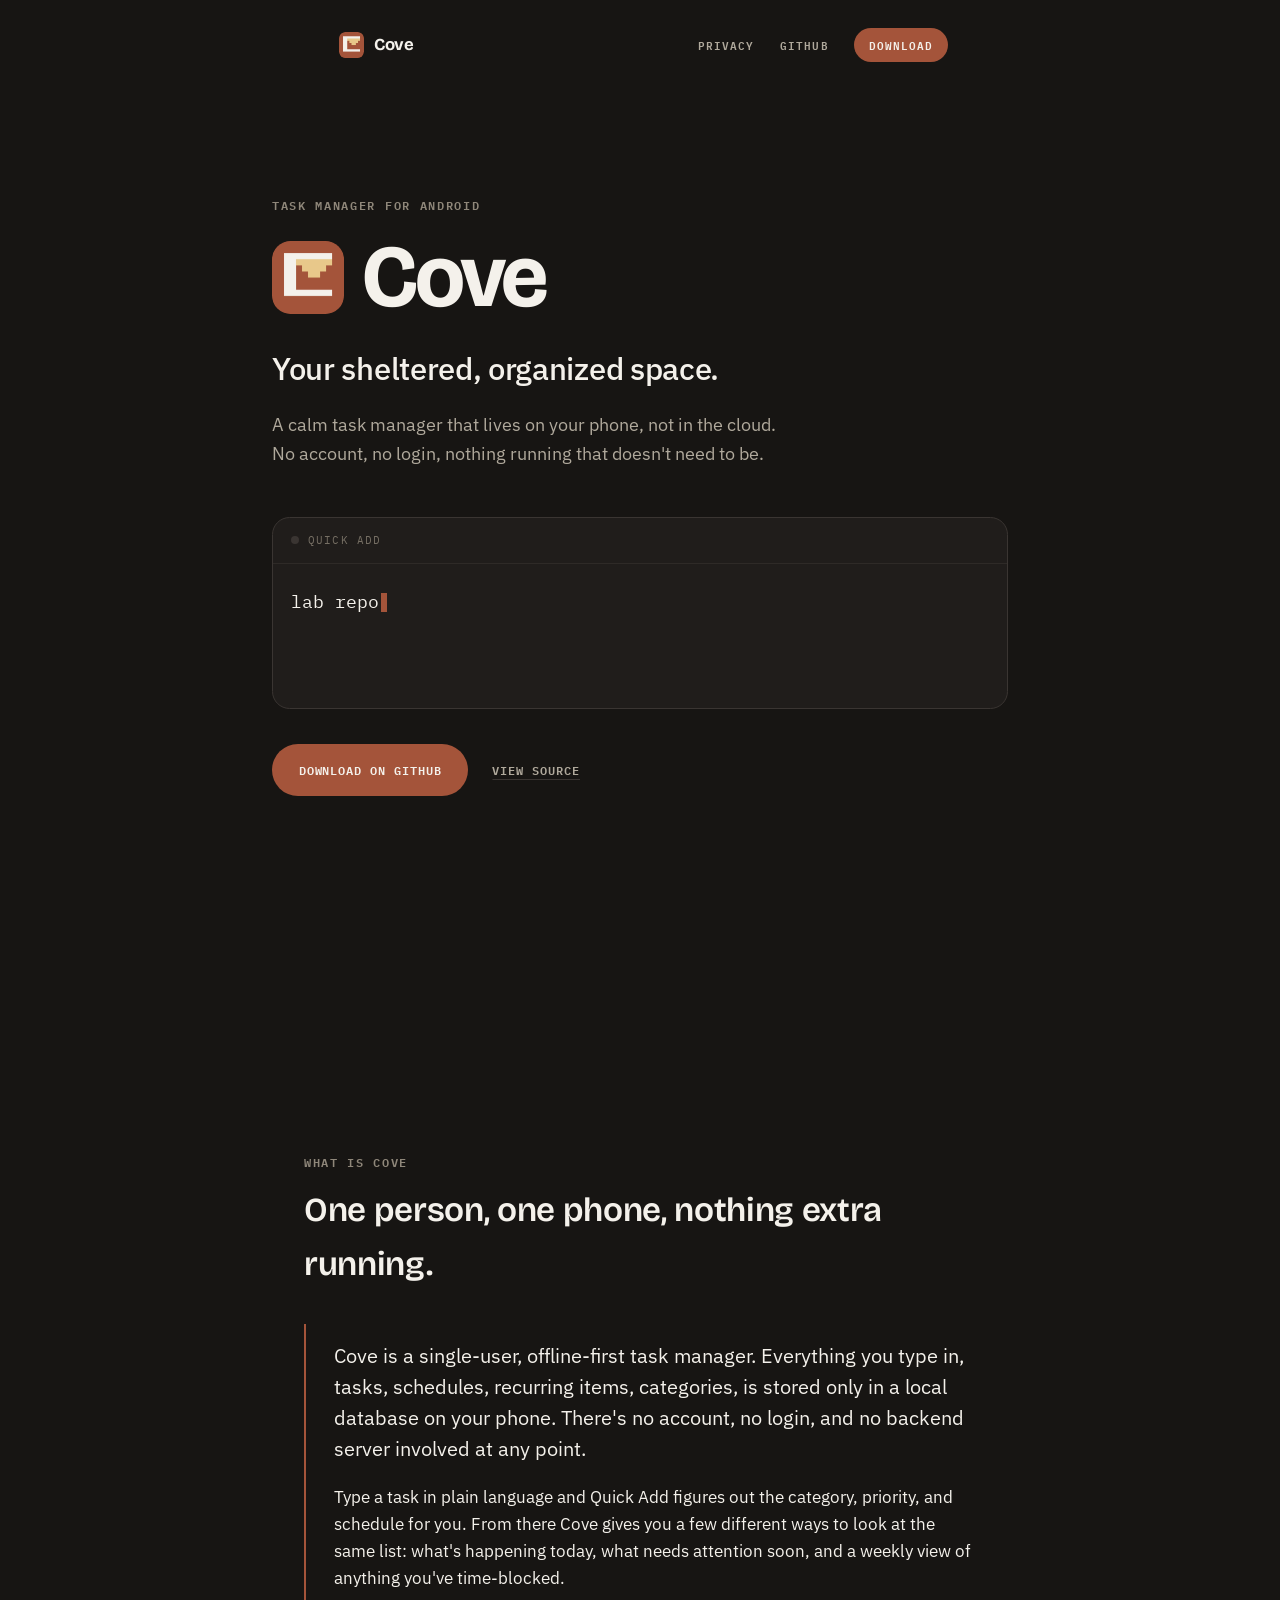
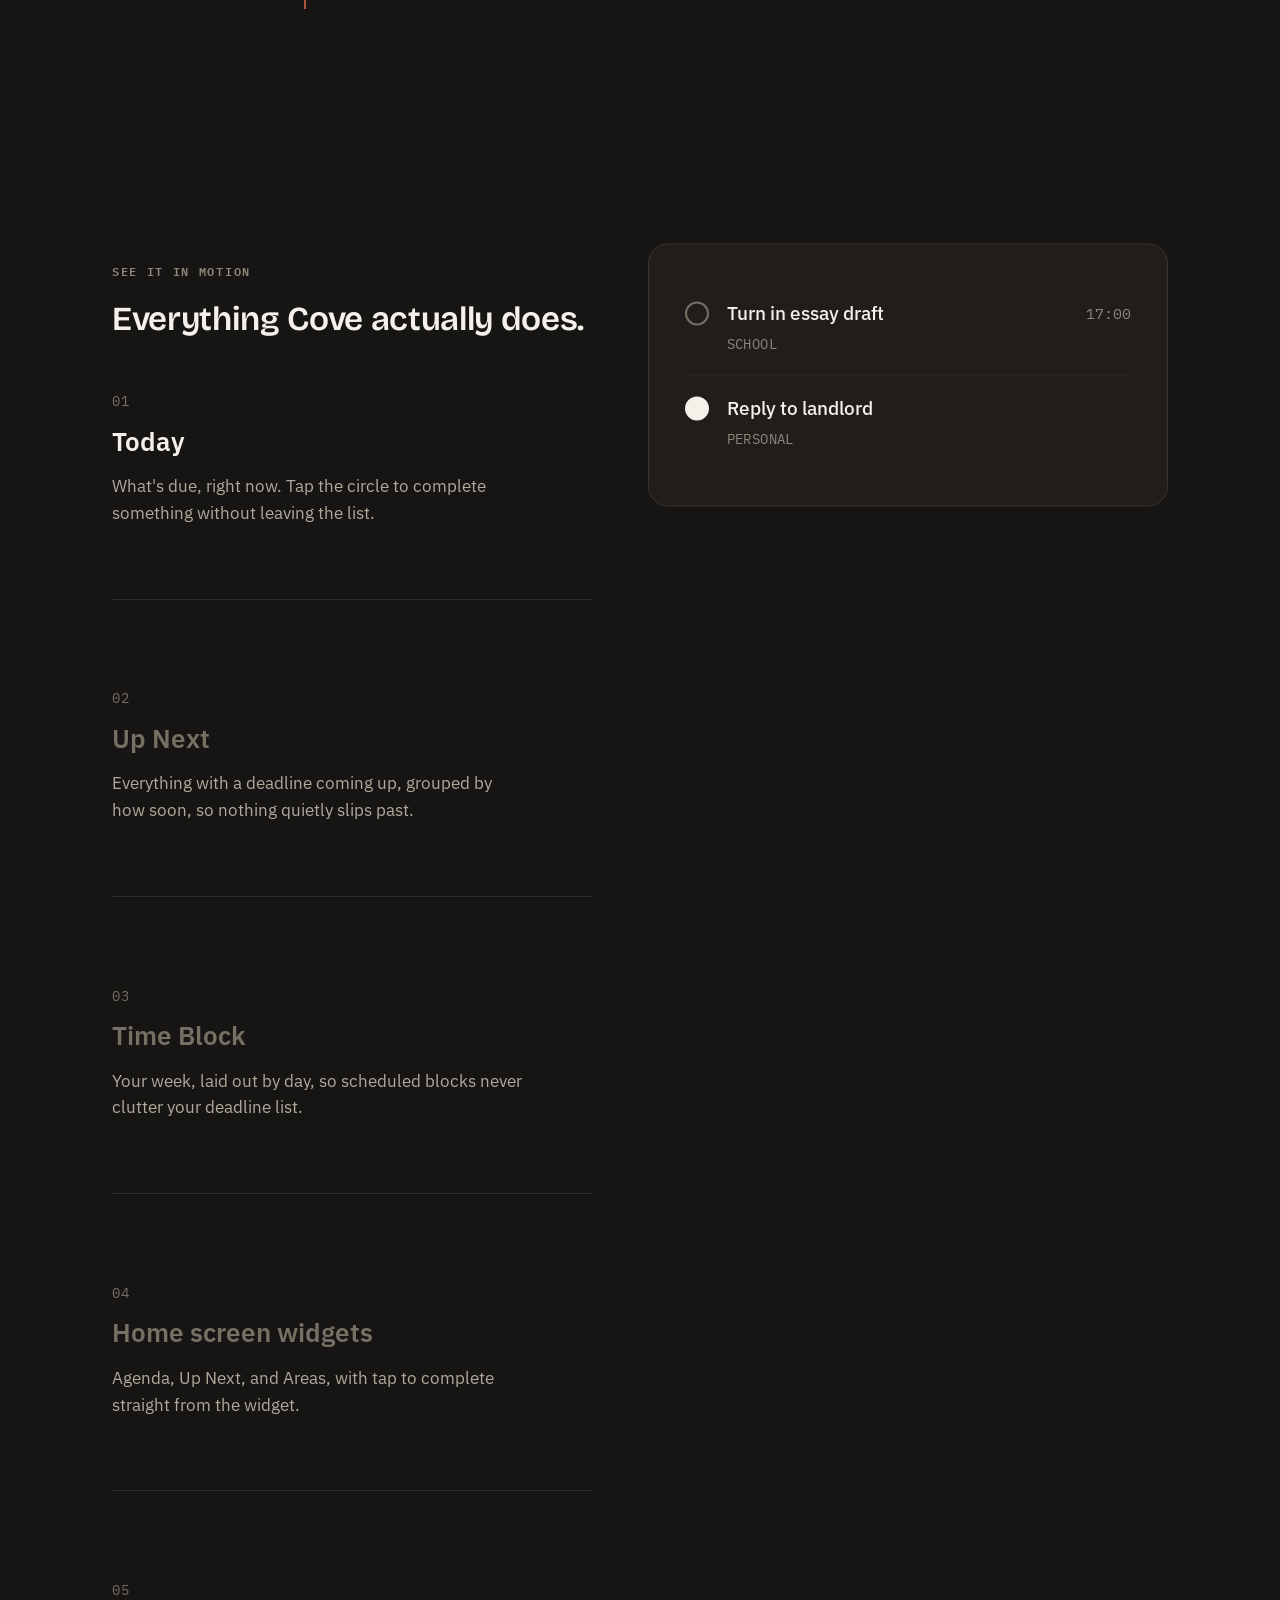
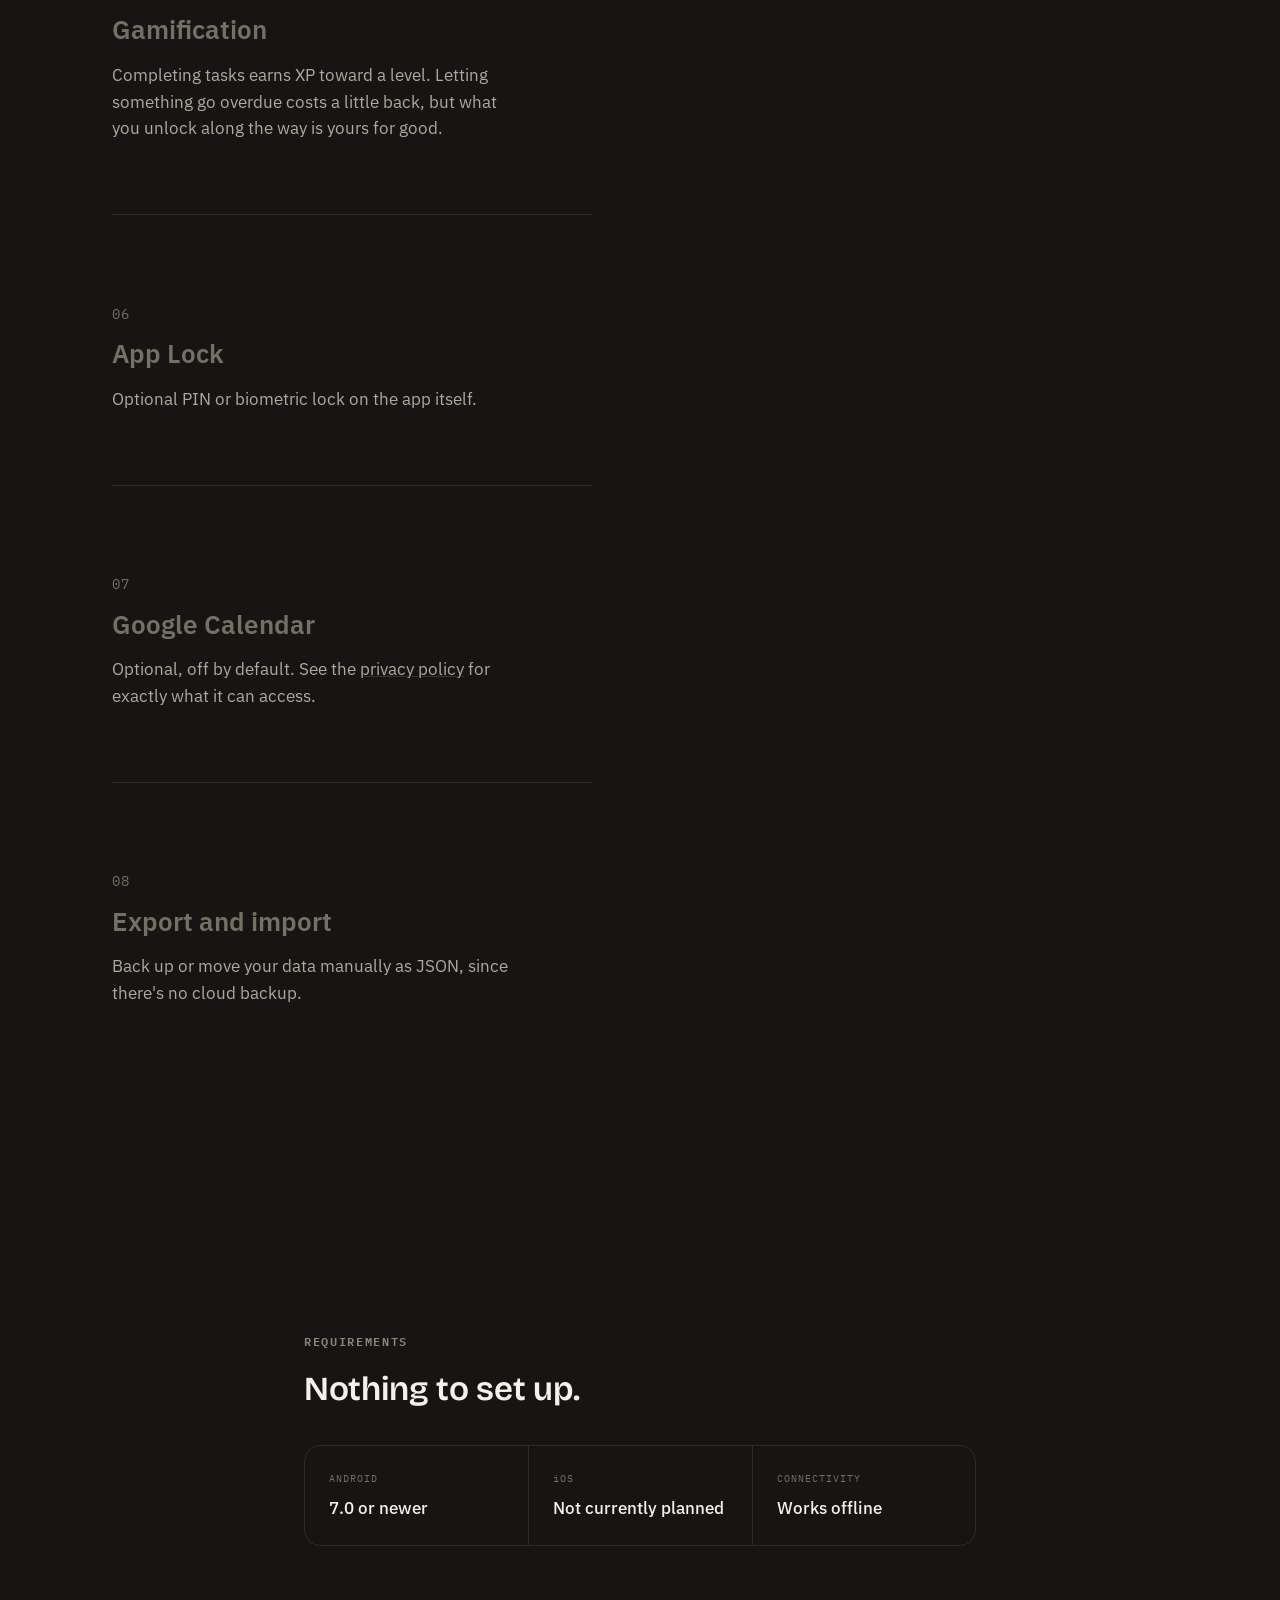
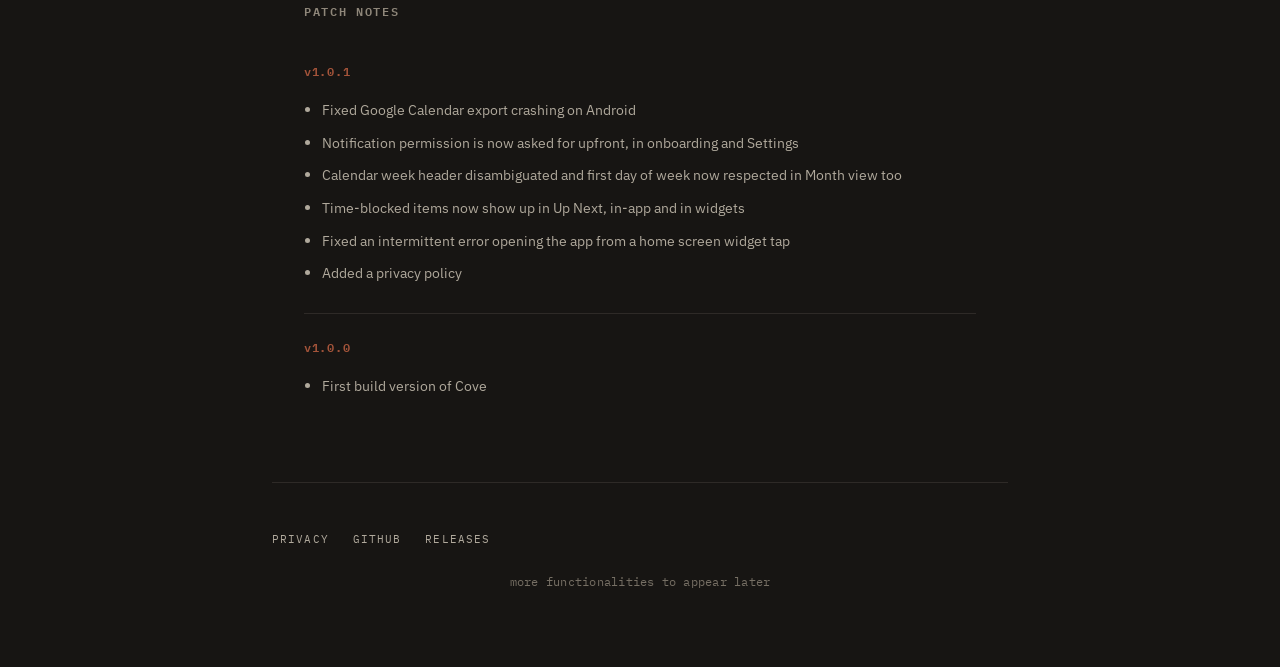
==== docs/index.html @ 56a066d2 "v1.0.1 minor UI and logic fixes and Web Introduction" ====
<!doctype html>
<html lang="en">
<head>
  <meta charset="UTF-8" />
  <meta name="viewport" content="width=device-width, initial-scale=1" />
  <title>Cove, a calm offline-first task manager</title>
  <meta name="description" content="Cove is a local-first task manager for Android. Quick Add parsing, home screen widgets, positive-only gamification, and optional Google Calendar sync." />
  <link rel="stylesheet" href="styles.css" />
</head>
<body>
  <nav class="nav" aria-label="Primary">
    <a class="nav__brand" href="index.html"><img src="assets/img/cove-icon.png" alt="" width="26" height="26" />Cove</a>
    <div class="nav__links">
      <a href="privacy.html">Privacy</a>
      <a href="https://github.com/silhou-00/cove" target="_blank" rel="noopener">GitHub</a>
      <a class="nav__cta" href="https://github.com/silhou-00/cove/releases" target="_blank" rel="noopener">Download</a>
    </div>
  </nav>
  <div class="nav-spacer"></div>

  <header class="hero container">
    <p class="eyebrow hero__kicker">Task manager for Android</p>
    <div class="hero__brand-row">
      <img class="hero__icon" src="assets/img/cove-icon.png" alt="Cove app icon" width="80" height="80" />
      <h1 class="hero__title">Cove</h1>
    </div>
    <p class="hero__pitch">Your sheltered, organized space.</p>
    <p class="hero__sub">A calm task manager that lives on your phone, not in the cloud. No account, no login, nothing running that doesn't need to be.</p>

    <div class="demo reveal" aria-label="Quick Add demonstration">
      <div class="demo__bar">
        <span class="demo__dot"></span>
        <span class="demo__label">Quick Add</span>
      </div>
      <div class="demo__body">
        <div class="demo__input-row">
          <span id="demo-input"></span><span class="demo__caret" aria-hidden="true"></span>
        </div>
        <div class="demo__result" id="demo-result"></div>
      </div>
    </div>

    <div class="hero__actions">
      <a class="btn btn--primary" href="https://github.com/silhou-00/cove/releases" target="_blank" rel="noopener">Download on GitHub</a>
      <a class="btn btn--ghost" href="https://github.com/silhou-00/cove" target="_blank" rel="noopener">View source</a>
    </div>
  </header>

  <div class="container">
    <div class="tide"></div>
  </div>

  <section class="container reveal">
    <div class="section__head">
      <p class="eyebrow">What is Cove</p>
      <h2 class="section__title">One person, one phone, nothing extra running.</h2>
    </div>
    <div class="section-body">
      <span class="section-body__bar"></span>
      <div class="section-body__text">
        <p class="lede">Cove is a single-user, offline-first task manager. Everything you type in, tasks, schedules, recurring items, categories, is stored only in a local database on your phone. There's no account, no login, and no backend server involved at any point.</p>
        <p>Type a task in plain language and Quick Add figures out the category, priority, and schedule for you. From there Cove gives you a few different ways to look at the same list: what's happening today, what needs attention soon, and a weekly view of anything you've time-blocked.</p>
      </div>
    </div>
  </section>

  <div class="container">
    <div class="tide"></div>
  </div>

  <section class="container container--wide reveal" id="features">
    <div class="section__head">
      <p class="eyebrow">See it in motion</p>
      <h2 class="section__title">Everything Cove actually does.</h2>
    </div>

    <div class="showcase">
      <div class="showcase__labels">

        <div class="showcase__item is-active" data-panel="today">
          <p class="showcase__num">01</p>
          <h3 class="showcase__item-title">Today</h3>
          <p class="showcase__item-desc">What's due, right now. Tap the circle to complete something without leaving the list.</p>
          <div class="showcase__inline-mock">
            <div class="mockrow">
              <span class="mockrow__circle"></span>
              <div class="mockrow__body">
                <div class="mockrow__title">Turn in essay draft</div>
                <div class="mockrow__meta">SCHOOL</div>
              </div>
              <div class="mockrow__trailing">17:00</div>
            </div>
            <div class="mockrow">
              <span class="mockrow__circle is-done"></span>
              <div class="mockrow__body">
                <div class="mockrow__title">Reply to landlord</div>
                <div class="mockrow__meta">PERSONAL</div>
              </div>
              <div class="mockrow__trailing"></div>
            </div>
          </div>
        </div>

        <div class="showcase__item" data-panel="upnext">
          <p class="showcase__num">02</p>
          <h3 class="showcase__item-title">Up Next</h3>
          <p class="showcase__item-desc">Everything with a deadline coming up, grouped by how soon, so nothing quietly slips past.</p>
          <div class="showcase__inline-mock">
            <div class="mockrow">
              <span class="mockrow__circle"></span>
              <div class="mockrow__body">
                <div class="mockrow__title">Renew certification</div>
                <div class="mockrow__meta">CERTIFICATIONS</div>
              </div>
              <div class="mockrow__trailing">THU</div>
            </div>
            <div class="mockrow">
              <span class="mockrow__circle"></span>
              <div class="mockrow__body">
                <div class="mockrow__title">Pay rent</div>
                <div class="mockrow__meta">PERSONAL</div>
              </div>
              <div class="mockrow__trailing">FRI</div>
            </div>
          </div>
        </div>

        <div class="showcase__item" data-panel="timeblock">
          <p class="showcase__num">03</p>
          <h3 class="showcase__item-title">Time Block</h3>
          <p class="showcase__item-desc">Your week, laid out by day, so scheduled blocks never clutter your deadline list.</p>
          <div class="showcase__inline-mock">
            <div class="tb-day is-today">
              <div class="tb-day__label">WEDNESDAY:</div>
              <div class="tb-day__scroll">
                <div class="tb-card">
                  <span class="tb-card__bar" style="background:var(--area-work)"></span>
                  <div>
                    <div class="tb-card__time">09:00–09:30</div>
                    <div class="tb-card__title">Team sync</div>
                  </div>
                  <span class="tb-card__check"></span>
                </div>
              </div>
            </div>
            <div class="tb-day">
              <div class="tb-day__label">THURSDAY:</div>
              <div class="tb-day__scroll"></div>
            </div>
            <div class="tb-day">
              <div class="tb-day__label">FRIDAY:</div>
              <div class="tb-day__scroll">
                <div class="tb-card">
                  <span class="tb-card__bar" style="background:var(--area-school)"></span>
                  <div>
                    <div class="tb-card__time">17:00–18:30</div>
                    <div class="tb-card__title">Study group</div>
                  </div>
                  <span class="tb-card__check"></span>
                </div>
              </div>
            </div>
          </div>
        </div>

        <div class="showcase__item" data-panel="widgets">
          <p class="showcase__num">04</p>
          <h3 class="showcase__item-title">Home screen widgets</h3>
          <p class="showcase__item-desc">Agenda, Up Next, and Areas, with tap to complete straight from the widget.</p>
          <div class="showcase__inline-mock">
            <div class="widget-mock">
              <div class="widget-card">
                <div class="widget-card__header">
                  <span class="widget-card__label">UP NEXT</span>
                  <span class="widget-card__count">3 OPEN</span>
                </div>
                <div class="widget-row">
                  <span class="widget-row__bar" style="background:#6E4C6D"></span>
                  <div class="widget-row__body">
                    <div class="widget-row__title">Turn in essay draft</div>
                    <div class="widget-row__meta">TODAY 17:00 · SCHOOL</div>
                  </div>
                  <span class="widget-row__check"></span>
                </div>
                <div class="widget-row">
                  <span class="widget-row__bar" style="background:#3F6F6A"></span>
                  <div class="widget-row__body">
                    <div class="widget-row__title">Team sync</div>
                    <div class="widget-row__meta">TOMORROW 09:00 · WORK</div>
                  </div>
                  <span class="widget-row__check"></span>
                </div>
                <div class="widget-row">
                  <span class="widget-row__bar" style="background:#8A8175"></span>
                  <div class="widget-row__body">
                    <div class="widget-row__title">Water plants</div>
                    <div class="widget-row__meta">TODAY</div>
                  </div>
                  <span class="widget-row__check"></span>
                </div>
              </div>

              <div class="widget-card">
                <div class="widget-card__header">
                  <span class="widget-card__label">AREAS · THIS WEEK</span>
                  <span class="widget-card__count" style="color:#1B1917">LV 4</span>
                </div>
                <div class="widget-areas__columns">
                  <div class="widget-areas__col">
                    <div class="widget-areas__track"><span class="widget-areas__fill" style="width:72%;background:#6E4C6D"></span></div>
                    <div class="widget-areas__label">SCHOOL 72%</div>
                  </div>
                  <div class="widget-areas__col">
                    <div class="widget-areas__track"><span class="widget-areas__fill" style="width:45%;background:#3F6F6A"></span></div>
                    <div class="widget-areas__label">WORK 45%</div>
                  </div>
                  <div class="widget-areas__col">
                    <div class="widget-areas__track"><span class="widget-areas__fill" style="width:0%;background:#A4543A"></span></div>
                    <div class="widget-areas__label is-empty">PERSONAL —</div>
                  </div>
                  <div class="widget-areas__col">
                    <div class="widget-areas__track"><span class="widget-areas__fill" style="width:30%;background:#A07A2C"></span></div>
                    <div class="widget-areas__label">PROJECTS 30%</div>
                  </div>
                </div>
              </div>
            </div>
          </div>
        </div>

        <div class="showcase__item" data-panel="gamification">
          <p class="showcase__num">05</p>
          <h3 class="showcase__item-title">Gamification</h3>
          <p class="showcase__item-desc">Completing tasks earns XP toward a level. Letting something go overdue costs a little back, but what you unlock along the way is yours for good.</p>
          <div class="showcase__inline-mock">
            <div class="xp-gauge"><span class="xp-gauge__label">LV 4</span><span class="xp-gauge__track"></span></div>
          <div class="rewards-grid">
            <div class="reward-card reward-card--theme">
              <div class="reward-card__level">ACCENT THEME</div>
              <div class="reward-card__swatches">
                <button class="swatch is-active" type="button" data-accent="#A4543A" data-accent-dark="#7E3F2B">
                  <span class="swatch__dot" style="background:#A4543A"></span>
                  Base
                </button>
                <button class="swatch" type="button" data-accent="#B4586E" data-accent-dark="#94485A">
                  <span class="swatch__dot" style="background:#B4586E"></span>
                  Dawn · LV 2
                </button>
              </div>
              <p class="reward-card__hint">This page's accent is one of these. Try the other.</p>
            </div>

            <div class="reward-card">
              <div class="reward-card__level">PET · LV 4</div>
              <svg class="pixel-sprite" viewBox="0 0 10 10" shape-rendering="crispEdges" aria-hidden="true"><rect x="2" y="0" width="1" height="1" fill="#7E3F2B"/><rect x="7" y="0" width="1" height="1" fill="#7E3F2B"/><rect x="1" y="1" width="1" height="1" fill="#7E3F2B"/><rect x="2" y="1" width="1" height="1" fill="#A4543A"/><rect x="3" y="1" width="1" height="1" fill="#7E3F2B"/><rect x="6" y="1" width="1" height="1" fill="#7E3F2B"/><rect x="7" y="1" width="1" height="1" fill="#A4543A"/><rect x="8" y="1" width="1" height="1" fill="#7E3F2B"/><rect x="1" y="2" width="1" height="1" fill="#7E3F2B"/><rect x="2" y="2" width="1" height="1" fill="#A4543A"/><rect x="3" y="2" width="1" height="1" fill="#A4543A"/><rect x="4" y="2" width="1" height="1" fill="#A4543A"/><rect x="5" y="2" width="1" height="1" fill="#A4543A"/><rect x="6" y="2" width="1" height="1" fill="#A4543A"/><rect x="7" y="2" width="1" height="1" fill="#A4543A"/><rect x="8" y="2" width="1" height="1" fill="#7E3F2B"/><rect x="0" y="3" width="1" height="1" fill="#7E3F2B"/><rect x="1" y="3" width="1" height="1" fill="#A4543A"/><rect x="2" y="3" width="1" height="1" fill="#1B1917"/><rect x="3" y="3" width="1" height="1" fill="#A4543A"/><rect x="4" y="3" width="1" height="1" fill="#A4543A"/><rect x="5" y="3" width="1" height="1" fill="#A4543A"/><rect x="6" y="3" width="1" height="1" fill="#A4543A"/><rect x="7" y="3" width="1" height="1" fill="#1B1917"/><rect x="8" y="3" width="1" height="1" fill="#A4543A"/><rect x="9" y="3" width="1" height="1" fill="#7E3F2B"/><rect x="0" y="4" width="1" height="1" fill="#7E3F2B"/><rect x="1" y="4" width="1" height="1" fill="#A4543A"/><rect x="2" y="4" width="1" height="1" fill="#A4543A"/><rect x="3" y="4" width="1" height="1" fill="#F4F1EB"/><rect x="4" y="4" width="1" height="1" fill="#F4F1EB"/><rect x="5" y="4" width="1" height="1" fill="#F4F1EB"/><rect x="6" y="4" width="1" height="1" fill="#F4F1EB"/><rect x="7" y="4" width="1" height="1" fill="#A4543A"/><rect x="8" y="4" width="1" height="1" fill="#A4543A"/><rect x="9" y="4" width="1" height="1" fill="#7E3F2B"/><rect x="1" y="5" width="1" height="1" fill="#7E3F2B"/><rect x="2" y="5" width="1" height="1" fill="#A4543A"/><rect x="3" y="5" width="1" height="1" fill="#F4F1EB"/><rect x="4" y="5" width="1" height="1" fill="#1B1917"/><rect x="5" y="5" width="1" height="1" fill="#1B1917"/><rect x="6" y="5" width="1" height="1" fill="#F4F1EB"/><rect x="7" y="5" width="1" height="1" fill="#A4543A"/><rect x="8" y="5" width="1" height="1" fill="#7E3F2B"/><rect x="1" y="6" width="1" height="1" fill="#7E3F2B"/><rect x="2" y="6" width="1" height="1" fill="#A4543A"/><rect x="3" y="6" width="1" height="1" fill="#F4F1EB"/><rect x="4" y="6" width="1" height="1" fill="#F4F1EB"/><rect x="5" y="6" width="1" height="1" fill="#F4F1EB"/><rect x="6" y="6" width="1" height="1" fill="#F4F1EB"/><rect x="7" y="6" width="1" height="1" fill="#A4543A"/><rect x="8" y="6" width="1" height="1" fill="#7E3F2B"/><rect x="2" y="7" width="1" height="1" fill="#7E3F2B"/><rect x="3" y="7" width="1" height="1" fill="#A4543A"/><rect x="4" y="7" width="1" height="1" fill="#A4543A"/><rect x="5" y="7" width="1" height="1" fill="#A4543A"/><rect x="6" y="7" width="1" height="1" fill="#A4543A"/><rect x="7" y="7" width="1" height="1" fill="#7E3F2B"/><rect x="2" y="8" width="1" height="1" fill="#7E3F2B"/><rect x="3" y="8" width="1" height="1" fill="#F4F1EB"/><rect x="4" y="8" width="1" height="1" fill="#F4F1EB"/><rect x="5" y="8" width="1" height="1" fill="#F4F1EB"/><rect x="6" y="8" width="1" height="1" fill="#F4F1EB"/><rect x="7" y="8" width="1" height="1" fill="#7E3F2B"/><rect x="2" y="9" width="1" height="1" fill="#7E3F2B"/><rect x="3" y="9" width="1" height="1" fill="#7E3F2B"/><rect x="6" y="9" width="1" height="1" fill="#7E3F2B"/><rect x="7" y="9" width="1" height="1" fill="#7E3F2B"/></svg>
              <div class="reward-card__name">Fox</div>
            </div>

            <div class="reward-card">
              <div class="reward-card__level">FURNITURE · LV 5</div>
              <svg class="pixel-sprite" viewBox="0 0 10 10" shape-rendering="crispEdges" aria-hidden="true"><rect x="3" y="0" width="1" height="1" fill="#A07A2C"/><rect x="4" y="0" width="1" height="1" fill="#A07A2C"/><rect x="5" y="0" width="1" height="1" fill="#A07A2C"/><rect x="6" y="0" width="1" height="1" fill="#A07A2C"/><rect x="2" y="1" width="1" height="1" fill="#A07A2C"/><rect x="3" y="1" width="1" height="1" fill="#A07A2C"/><rect x="4" y="1" width="1" height="1" fill="#E8C88A"/><rect x="5" y="1" width="1" height="1" fill="#E8C88A"/><rect x="6" y="1" width="1" height="1" fill="#A07A2C"/><rect x="7" y="1" width="1" height="1" fill="#A07A2C"/><rect x="1" y="2" width="1" height="1" fill="#A07A2C"/><rect x="2" y="2" width="1" height="1" fill="#A07A2C"/><rect x="3" y="2" width="1" height="1" fill="#E8C88A"/><rect x="4" y="2" width="1" height="1" fill="#E8C88A"/><rect x="5" y="2" width="1" height="1" fill="#E8C88A"/><rect x="6" y="2" width="1" height="1" fill="#E8C88A"/><rect x="7" y="2" width="1" height="1" fill="#A07A2C"/><rect x="8" y="2" width="1" height="1" fill="#A07A2C"/><rect x="0" y="3" width="1" height="1" fill="#A07A2C"/><rect x="1" y="3" width="1" height="1" fill="#A07A2C"/><rect x="2" y="3" width="1" height="1" fill="#E8C88A"/><rect x="3" y="3" width="1" height="1" fill="#E8C88A"/><rect x="4" y="3" width="1" height="1" fill="#E8C88A"/><rect x="5" y="3" width="1" height="1" fill="#E8C88A"/><rect x="6" y="3" width="1" height="1" fill="#E8C88A"/><rect x="7" y="3" width="1" height="1" fill="#E8C88A"/><rect x="8" y="3" width="1" height="1" fill="#A07A2C"/><rect x="9" y="3" width="1" height="1" fill="#A07A2C"/><rect x="4" y="4" width="1" height="1" fill="#1B1917"/><rect x="5" y="4" width="1" height="1" fill="#1B1917"/><rect x="4" y="5" width="1" height="1" fill="#1B1917"/><rect x="5" y="5" width="1" height="1" fill="#1B1917"/><rect x="4" y="6" width="1" height="1" fill="#1B1917"/><rect x="5" y="6" width="1" height="1" fill="#1B1917"/><rect x="4" y="7" width="1" height="1" fill="#1B1917"/><rect x="5" y="7" width="1" height="1" fill="#1B1917"/><rect x="2" y="8" width="1" height="1" fill="#1B1917"/><rect x="3" y="8" width="1" height="1" fill="#1B1917"/><rect x="4" y="8" width="1" height="1" fill="#1B1917"/><rect x="5" y="8" width="1" height="1" fill="#1B1917"/><rect x="6" y="8" width="1" height="1" fill="#1B1917"/><rect x="7" y="8" width="1" height="1" fill="#1B1917"/><rect x="1" y="9" width="1" height="1" fill="#1B1917"/><rect x="2" y="9" width="1" height="1" fill="#1B1917"/><rect x="3" y="9" width="1" height="1" fill="#1B1917"/><rect x="4" y="9" width="1" height="1" fill="#1B1917"/><rect x="5" y="9" width="1" height="1" fill="#1B1917"/><rect x="6" y="9" width="1" height="1" fill="#1B1917"/><rect x="7" y="9" width="1" height="1" fill="#1B1917"/><rect x="8" y="9" width="1" height="1" fill="#1B1917"/></svg>
              <div class="reward-card__name">Reading lamp</div>
            </div>

            <div class="reward-card">
              <div class="reward-card__level">PET · LV 7</div>
              <svg class="pixel-sprite" viewBox="0 0 10 10" shape-rendering="crispEdges" aria-hidden="true"><rect x="2" y="0" width="1" height="1" fill="#33404F"/><rect x="3" y="0" width="1" height="1" fill="#4A5A70"/><rect x="6" y="0" width="1" height="1" fill="#4A5A70"/><rect x="7" y="0" width="1" height="1" fill="#33404F"/><rect x="1" y="1" width="1" height="1" fill="#33404F"/><rect x="2" y="1" width="1" height="1" fill="#4A5A70"/><rect x="3" y="1" width="1" height="1" fill="#4A5A70"/><rect x="4" y="1" width="1" height="1" fill="#4A5A70"/><rect x="5" y="1" width="1" height="1" fill="#4A5A70"/><rect x="6" y="1" width="1" height="1" fill="#4A5A70"/><rect x="7" y="1" width="1" height="1" fill="#4A5A70"/><rect x="8" y="1" width="1" height="1" fill="#33404F"/><rect x="0" y="2" width="1" height="1" fill="#33404F"/><rect x="1" y="2" width="1" height="1" fill="#4A5A70"/><rect x="2" y="2" width="1" height="1" fill="#F4F1EB"/><rect x="3" y="2" width="1" height="1" fill="#F4F1EB"/><rect x="4" y="2" width="1" height="1" fill="#4A5A70"/><rect x="5" y="2" width="1" height="1" fill="#4A5A70"/><rect x="6" y="2" width="1" height="1" fill="#F4F1EB"/><rect x="7" y="2" width="1" height="1" fill="#F4F1EB"/><rect x="8" y="2" width="1" height="1" fill="#4A5A70"/><rect x="9" y="2" width="1" height="1" fill="#33404F"/><rect x="0" y="3" width="1" height="1" fill="#33404F"/><rect x="1" y="3" width="1" height="1" fill="#4A5A70"/><rect x="2" y="3" width="1" height="1" fill="#F4F1EB"/><rect x="3" y="3" width="1" height="1" fill="#1B1917"/><rect x="4" y="3" width="1" height="1" fill="#F4F1EB"/><rect x="5" y="3" width="1" height="1" fill="#F4F1EB"/><rect x="6" y="3" width="1" height="1" fill="#1B1917"/><rect x="7" y="3" width="1" height="1" fill="#F4F1EB"/><rect x="8" y="3" width="1" height="1" fill="#4A5A70"/><rect x="9" y="3" width="1" height="1" fill="#33404F"/><rect x="0" y="4" width="1" height="1" fill="#33404F"/><rect x="1" y="4" width="1" height="1" fill="#4A5A70"/><rect x="2" y="4" width="1" height="1" fill="#4A5A70"/><rect x="3" y="4" width="1" height="1" fill="#F4F1EB"/><rect x="4" y="4" width="1" height="1" fill="#A07A2C"/><rect x="5" y="4" width="1" height="1" fill="#A07A2C"/><rect x="6" y="4" width="1" height="1" fill="#F4F1EB"/><rect x="7" y="4" width="1" height="1" fill="#4A5A70"/><rect x="8" y="4" width="1" height="1" fill="#4A5A70"/><rect x="9" y="4" width="1" height="1" fill="#33404F"/><rect x="0" y="5" width="1" height="1" fill="#33404F"/><rect x="1" y="5" width="1" height="1" fill="#4A5A70"/><rect x="2" y="5" width="1" height="1" fill="#4A5A70"/><rect x="3" y="5" width="1" height="1" fill="#4A5A70"/><rect x="4" y="5" width="1" height="1" fill="#F4F1EB"/><rect x="5" y="5" width="1" height="1" fill="#F4F1EB"/><rect x="6" y="5" width="1" height="1" fill="#4A5A70"/><rect x="7" y="5" width="1" height="1" fill="#4A5A70"/><rect x="8" y="5" width="1" height="1" fill="#4A5A70"/><rect x="9" y="5" width="1" height="1" fill="#33404F"/><rect x="1" y="6" width="1" height="1" fill="#33404F"/><rect x="2" y="6" width="1" height="1" fill="#4A5A70"/><rect x="3" y="6" width="1" height="1" fill="#F4F1EB"/><rect x="4" y="6" width="1" height="1" fill="#F4F1EB"/><rect x="5" y="6" width="1" height="1" fill="#F4F1EB"/><rect x="6" y="6" width="1" height="1" fill="#F4F1EB"/><rect x="7" y="6" width="1" height="1" fill="#4A5A70"/><rect x="8" y="6" width="1" height="1" fill="#33404F"/><rect x="1" y="7" width="1" height="1" fill="#33404F"/><rect x="2" y="7" width="1" height="1" fill="#4A5A70"/><rect x="3" y="7" width="1" height="1" fill="#F4F1EB"/><rect x="4" y="7" width="1" height="1" fill="#F4F1EB"/><rect x="5" y="7" width="1" height="1" fill="#F4F1EB"/><rect x="6" y="7" width="1" height="1" fill="#F4F1EB"/><rect x="7" y="7" width="1" height="1" fill="#4A5A70"/><rect x="8" y="7" width="1" height="1" fill="#33404F"/><rect x="2" y="8" width="1" height="1" fill="#33404F"/><rect x="3" y="8" width="1" height="1" fill="#4A5A70"/><rect x="4" y="8" width="1" height="1" fill="#4A5A70"/><rect x="5" y="8" width="1" height="1" fill="#4A5A70"/><rect x="6" y="8" width="1" height="1" fill="#4A5A70"/><rect x="7" y="8" width="1" height="1" fill="#33404F"/><rect x="2" y="9" width="1" height="1" fill="#A07A2C"/><rect x="3" y="9" width="1" height="1" fill="#A07A2C"/><rect x="6" y="9" width="1" height="1" fill="#A07A2C"/><rect x="7" y="9" width="1" height="1" fill="#A07A2C"/></svg>
              <div class="reward-card__name">Owl</div>
            </div>

            <div class="reward-card">
              <div class="reward-card__level">FURNITURE · LV 8</div>
              <svg class="pixel-sprite" viewBox="0 0 10 10" shape-rendering="crispEdges" aria-hidden="true"><rect x="3" y="0" width="1" height="1" fill="#3F6F6A"/><rect x="6" y="0" width="1" height="1" fill="#3F6F6A"/><rect x="2" y="1" width="1" height="1" fill="#3F6F6A"/><rect x="3" y="1" width="1" height="1" fill="#2A4E4A"/><rect x="4" y="1" width="1" height="1" fill="#3F6F6A"/><rect x="5" y="1" width="1" height="1" fill="#3F6F6A"/><rect x="6" y="1" width="1" height="1" fill="#2A4E4A"/><rect x="7" y="1" width="1" height="1" fill="#3F6F6A"/><rect x="1" y="2" width="1" height="1" fill="#3F6F6A"/><rect x="2" y="2" width="1" height="1" fill="#2A4E4A"/><rect x="3" y="2" width="1" height="1" fill="#3F6F6A"/><rect x="4" y="2" width="1" height="1" fill="#2A4E4A"/><rect x="5" y="2" width="1" height="1" fill="#2A4E4A"/><rect x="6" y="2" width="1" height="1" fill="#3F6F6A"/><rect x="7" y="2" width="1" height="1" fill="#2A4E4A"/><rect x="8" y="2" width="1" height="1" fill="#3F6F6A"/><rect x="0" y="3" width="1" height="1" fill="#3F6F6A"/><rect x="1" y="3" width="1" height="1" fill="#2A4E4A"/><rect x="2" y="3" width="1" height="1" fill="#3F6F6A"/><rect x="3" y="3" width="1" height="1" fill="#2A4E4A"/><rect x="4" y="3" width="1" height="1" fill="#3F6F6A"/><rect x="5" y="3" width="1" height="1" fill="#3F6F6A"/><rect x="6" y="3" width="1" height="1" fill="#2A4E4A"/><rect x="7" y="3" width="1" height="1" fill="#3F6F6A"/><rect x="8" y="3" width="1" height="1" fill="#2A4E4A"/><rect x="9" y="3" width="1" height="1" fill="#3F6F6A"/><rect x="1" y="4" width="1" height="1" fill="#3F6F6A"/><rect x="2" y="4" width="1" height="1" fill="#2A4E4A"/><rect x="3" y="4" width="1" height="1" fill="#3F6F6A"/><rect x="4" y="4" width="1" height="1" fill="#2A4E4A"/><rect x="5" y="4" width="1" height="1" fill="#2A4E4A"/><rect x="6" y="4" width="1" height="1" fill="#3F6F6A"/><rect x="7" y="4" width="1" height="1" fill="#2A4E4A"/><rect x="8" y="4" width="1" height="1" fill="#3F6F6A"/><rect x="2" y="5" width="1" height="1" fill="#2A4E4A"/><rect x="3" y="5" width="1" height="1" fill="#3F6F6A"/><rect x="4" y="5" width="1" height="1" fill="#2A4E4A"/><rect x="5" y="5" width="1" height="1" fill="#2A4E4A"/><rect x="6" y="5" width="1" height="1" fill="#3F6F6A"/><rect x="7" y="5" width="1" height="1" fill="#2A4E4A"/><rect x="3" y="6" width="1" height="1" fill="#2A4E4A"/><rect x="4" y="6" width="1" height="1" fill="#3F6F6A"/><rect x="5" y="6" width="1" height="1" fill="#3F6F6A"/><rect x="6" y="6" width="1" height="1" fill="#2A4E4A"/><rect x="1" y="7" width="1" height="1" fill="#7E3F2B"/><rect x="2" y="7" width="1" height="1" fill="#A4543A"/><rect x="3" y="7" width="1" height="1" fill="#A4543A"/><rect x="4" y="7" width="1" height="1" fill="#A4543A"/><rect x="5" y="7" width="1" height="1" fill="#A4543A"/><rect x="6" y="7" width="1" height="1" fill="#A4543A"/><rect x="7" y="7" width="1" height="1" fill="#A4543A"/><rect x="8" y="7" width="1" height="1" fill="#7E3F2B"/><rect x="2" y="8" width="1" height="1" fill="#7E3F2B"/><rect x="3" y="8" width="1" height="1" fill="#A4543A"/><rect x="4" y="8" width="1" height="1" fill="#A4543A"/><rect x="5" y="8" width="1" height="1" fill="#A4543A"/><rect x="6" y="8" width="1" height="1" fill="#A4543A"/><rect x="7" y="8" width="1" height="1" fill="#7E3F2B"/><rect x="3" y="9" width="1" height="1" fill="#7E3F2B"/><rect x="4" y="9" width="1" height="1" fill="#7E3F2B"/><rect x="5" y="9" width="1" height="1" fill="#7E3F2B"/><rect x="6" y="9" width="1" height="1" fill="#7E3F2B"/></svg>
              <div class="reward-card__name">Potted fern</div>
            </div>

            <div class="reward-card">
              <div class="reward-card__level">PET · LV 10</div>
              <svg class="pixel-sprite" viewBox="0 0 10 10" shape-rendering="crispEdges" aria-hidden="true"><rect x="2" y="0" width="1" height="1" fill="#7A5B47"/><rect x="7" y="0" width="1" height="1" fill="#7A5B47"/><rect x="1" y="1" width="1" height="1" fill="#7A5B47"/><rect x="2" y="1" width="1" height="1" fill="#7A5B47"/><rect x="3" y="1" width="1" height="1" fill="#7A5B47"/><rect x="4" y="1" width="1" height="1" fill="#7A5B47"/><rect x="5" y="1" width="1" height="1" fill="#7A5B47"/><rect x="6" y="1" width="1" height="1" fill="#7A5B47"/><rect x="7" y="1" width="1" height="1" fill="#7A5B47"/><rect x="8" y="1" width="1" height="1" fill="#7A5B47"/><rect x="0" y="2" width="1" height="1" fill="#7A5B47"/><rect x="1" y="2" width="1" height="1" fill="#7A5B47"/><rect x="2" y="2" width="1" height="1" fill="#1B1917"/><rect x="3" y="2" width="1" height="1" fill="#7A5B47"/><rect x="4" y="2" width="1" height="1" fill="#7A5B47"/><rect x="5" y="2" width="1" height="1" fill="#7A5B47"/><rect x="6" y="2" width="1" height="1" fill="#7A5B47"/><rect x="7" y="2" width="1" height="1" fill="#1B1917"/><rect x="8" y="2" width="1" height="1" fill="#7A5B47"/><rect x="9" y="2" width="1" height="1" fill="#7A5B47"/><rect x="0" y="3" width="1" height="1" fill="#7A5B47"/><rect x="1" y="3" width="1" height="1" fill="#7A5B47"/><rect x="2" y="3" width="1" height="1" fill="#7A5B47"/><rect x="3" y="3" width="1" height="1" fill="#A98B72"/><rect x="4" y="3" width="1" height="1" fill="#A98B72"/><rect x="5" y="3" width="1" height="1" fill="#A98B72"/><rect x="6" y="3" width="1" height="1" fill="#A98B72"/><rect x="7" y="3" width="1" height="1" fill="#7A5B47"/><rect x="8" y="3" width="1" height="1" fill="#7A5B47"/><rect x="9" y="3" width="1" height="1" fill="#7A5B47"/><rect x="0" y="4" width="1" height="1" fill="#7A5B47"/><rect x="1" y="4" width="1" height="1" fill="#7A5B47"/><rect x="2" y="4" width="1" height="1" fill="#A98B72"/><rect x="3" y="4" width="1" height="1" fill="#A98B72"/><rect x="4" y="4" width="1" height="1" fill="#1B1917"/><rect x="5" y="4" width="1" height="1" fill="#1B1917"/><rect x="6" y="4" width="1" height="1" fill="#A98B72"/><rect x="7" y="4" width="1" height="1" fill="#A98B72"/><rect x="8" y="4" width="1" height="1" fill="#7A5B47"/><rect x="9" y="4" width="1" height="1" fill="#7A5B47"/><rect x="1" y="5" width="1" height="1" fill="#7A5B47"/><rect x="2" y="5" width="1" height="1" fill="#A98B72"/><rect x="3" y="5" width="1" height="1" fill="#A98B72"/><rect x="4" y="5" width="1" height="1" fill="#A98B72"/><rect x="5" y="5" width="1" height="1" fill="#A98B72"/><rect x="6" y="5" width="1" height="1" fill="#A98B72"/><rect x="7" y="5" width="1" height="1" fill="#A98B72"/><rect x="8" y="5" width="1" height="1" fill="#7A5B47"/><rect x="1" y="6" width="1" height="1" fill="#7A5B47"/><rect x="2" y="6" width="1" height="1" fill="#A98B72"/><rect x="3" y="6" width="1" height="1" fill="#A98B72"/><rect x="4" y="6" width="1" height="1" fill="#A98B72"/><rect x="5" y="6" width="1" height="1" fill="#A98B72"/><rect x="6" y="6" width="1" height="1" fill="#A98B72"/><rect x="7" y="6" width="1" height="1" fill="#A98B72"/><rect x="8" y="6" width="1" height="1" fill="#7A5B47"/><rect x="2" y="7" width="1" height="1" fill="#7A5B47"/><rect x="3" y="7" width="1" height="1" fill="#A98B72"/><rect x="4" y="7" width="1" height="1" fill="#A98B72"/><rect x="5" y="7" width="1" height="1" fill="#A98B72"/><rect x="6" y="7" width="1" height="1" fill="#A98B72"/><rect x="7" y="7" width="1" height="1" fill="#7A5B47"/><rect x="2" y="8" width="1" height="1" fill="#7A5B47"/><rect x="3" y="8" width="1" height="1" fill="#A98B72"/><rect x="4" y="8" width="1" height="1" fill="#A98B72"/><rect x="5" y="8" width="1" height="1" fill="#A98B72"/><rect x="6" y="8" width="1" height="1" fill="#A98B72"/><rect x="7" y="8" width="1" height="1" fill="#7A5B47"/><rect x="2" y="9" width="1" height="1" fill="#A98B72"/><rect x="3" y="9" width="1" height="1" fill="#A98B72"/><rect x="6" y="9" width="1" height="1" fill="#A98B72"/><rect x="7" y="9" width="1" height="1" fill="#A98B72"/></svg>
              <div class="reward-card__name">Otter</div>
            </div>
          </div>
          </div>
        </div>

        <div class="showcase__item" data-panel="applock">
          <p class="showcase__num">06</p>
          <h3 class="showcase__item-title">App Lock</h3>
          <p class="showcase__item-desc">Optional PIN or biometric lock on the app itself.</p>
          <div class="showcase__inline-mock">
            <div class="lock-preview">
              <svg class="lock-icon" viewBox="0 0 24 24" fill="none" stroke="currentColor" stroke-width="1.4" stroke-linecap="round" aria-hidden="true">
                <path d="M12 3.5c3.9 0 7 3.1 7 7v2c0 1.9-.3 3.7-1 5.3"/>
                <path d="M12 3.5c-3.9 0-7 3.1-7 7v2c0 1 .1 2.1.4 3.2"/>
                <path d="M12 7.2c2.6 0 4.7 2.1 4.7 4.7v1.6c0 1.6-.3 3.1-.9 4.5"/>
                <path d="M12 7.2c-2.6 0-4.7 2.1-4.7 4.7v2c0 2.3.6 4.5 1.7 6.4"/>
                <path d="M12 10.8c1.4 0 2.6 1.1 2.6 2.6v1.1c0 1.6-.4 3.1-1.1 4.5"/>
                <path d="M9.6 14.5c0-1.4 1.1-2.6 2.4-2.6"/>
                <path d="M9.9 19.4c-.6-1-1-2.1-1.2-3.3"/>
              </svg>
              <div class="preview-lock"><span></span><span></span><span></span><span></span></div>
            </div>
            <p class="preview-caption">Locked with a PIN/biometric on launch</p>
          </div>
        </div>

        <div class="showcase__item" data-panel="calendar">
          <p class="showcase__num">07</p>
          <h3 class="showcase__item-title">Google Calendar</h3>
          <p class="showcase__item-desc">Optional, off by default. See the <a href="privacy.html">privacy policy</a> for exactly what it can access.</p>
          <div class="showcase__inline-mock">
            <div class="cal-settings">
              <div class="cal-settings__row">
                <span class="cal-settings__dot"></span>
                <span class="cal-settings__email">you@gmail.com</span>
              </div>
              <div class="cal-settings__toggle-row">
                <span class="cal-settings__label">Import events</span>
                <span class="mini-switch"></span>
              </div>
              <div class="cal-settings__export-row">
                <span class="cal-settings__label">Export</span>
                <div class="cal-settings__export-options">
                  <span class="cal-pill is-active">ASK</span>
                  <span class="cal-pill">ALWAYS</span>
                  <span class="cal-pill">NEVER</span>
                </div>
              </div>
              <div class="cal-settings__meta">Last synced: Aug 2, 9:14 AM</div>
            </div>
          </div>
        </div>

        <div class="showcase__item" data-panel="export">
          <p class="showcase__num">08</p>
          <h3 class="showcase__item-title">Export and import</h3>
          <p class="showcase__item-desc">Back up or move your data manually as JSON, since there's no cloud backup.</p>
          <div class="showcase__inline-mock">
            <div class="preview-export">cove-export-2026-08-03.json</div>
          </div>
        </div>

      </div>

      <div class="showcase__display">
        <div class="showcase__panel is-active" data-panel="today">
          <div class="mockrow">
            <span class="mockrow__circle"></span>
            <div class="mockrow__body">
              <div class="mockrow__title">Turn in essay draft</div>
              <div class="mockrow__meta">SCHOOL</div>
            </div>
            <div class="mockrow__trailing">17:00</div>
          </div>
          <div class="mockrow">
            <span class="mockrow__circle is-done"></span>
            <div class="mockrow__body">
              <div class="mockrow__title">Reply to landlord</div>
              <div class="mockrow__meta">PERSONAL</div>
            </div>
            <div class="mockrow__trailing"></div>
          </div>
        </div>

        <div class="showcase__panel" data-panel="upnext">
          <div class="mockrow">
            <span class="mockrow__circle"></span>
            <div class="mockrow__body">
              <div class="mockrow__title">Renew certification</div>
              <div class="mockrow__meta">CERTIFICATIONS</div>
            </div>
            <div class="mockrow__trailing">THU</div>
          </div>
          <div class="mockrow">
            <span class="mockrow__circle"></span>
            <div class="mockrow__body">
              <div class="mockrow__title">Pay rent</div>
              <div class="mockrow__meta">PERSONAL</div>
            </div>
            <div class="mockrow__trailing">FRI</div>
          </div>
        </div>

        <div class="showcase__panel" data-panel="timeblock">
          <div class="tb-day is-today">
            <div class="tb-day__label">WEDNESDAY:</div>
            <div class="tb-day__scroll">
              <div class="tb-card">
                <span class="tb-card__bar" style="background:var(--area-work)"></span>
                <div>
                  <div class="tb-card__time">09:00–09:30</div>
                  <div class="tb-card__title">Team sync</div>
                </div>
                <span class="tb-card__check"></span>
              </div>
            </div>
          </div>
          <div class="tb-day">
            <div class="tb-day__label">THURSDAY:</div>
            <div class="tb-day__scroll"></div>
          </div>
          <div class="tb-day">
            <div class="tb-day__label">FRIDAY:</div>
            <div class="tb-day__scroll">
              <div class="tb-card">
                <span class="tb-card__bar" style="background:var(--area-school)"></span>
                <div>
                  <div class="tb-card__time">17:00–18:30</div>
                  <div class="tb-card__title">Study group</div>
                </div>
                <span class="tb-card__check"></span>
              </div>
            </div>
          </div>
        </div>

        <div class="showcase__panel" data-panel="widgets">
          <div class="widget-mock">
            <div class="widget-card">
              <div class="widget-card__header">
                <span class="widget-card__label">UP NEXT</span>
                <span class="widget-card__count">3 OPEN</span>
              </div>
              <div class="widget-row">
                <span class="widget-row__bar" style="background:#6E4C6D"></span>
                <div class="widget-row__body">
                  <div class="widget-row__title">Turn in essay draft</div>
                  <div class="widget-row__meta">TODAY 17:00 · SCHOOL</div>
                </div>
                <span class="widget-row__check"></span>
              </div>
              <div class="widget-row">
                <span class="widget-row__bar" style="background:#3F6F6A"></span>
                <div class="widget-row__body">
                  <div class="widget-row__title">Team sync</div>
                  <div class="widget-row__meta">TOMORROW 09:00 · WORK</div>
                </div>
                <span class="widget-row__check"></span>
              </div>
              <div class="widget-row">
                <span class="widget-row__bar" style="background:#8A8175"></span>
                <div class="widget-row__body">
                  <div class="widget-row__title">Water plants</div>
                  <div class="widget-row__meta">TODAY</div>
                </div>
                <span class="widget-row__check"></span>
              </div>
            </div>

            <div class="widget-card">
              <div class="widget-card__header">
                <span class="widget-card__label">AREAS · THIS WEEK</span>
                <span class="widget-card__count" style="color:#1B1917">LV 4</span>
              </div>
              <div class="widget-areas__columns">
                <div class="widget-areas__col">
                  <div class="widget-areas__track"><span class="widget-areas__fill" style="width:72%;background:#6E4C6D"></span></div>
                  <div class="widget-areas__label">SCHOOL 72%</div>
                </div>
                <div class="widget-areas__col">
                  <div class="widget-areas__track"><span class="widget-areas__fill" style="width:45%;background:#3F6F6A"></span></div>
                  <div class="widget-areas__label">WORK 45%</div>
                </div>
                <div class="widget-areas__col">
                  <div class="widget-areas__track"><span class="widget-areas__fill" style="width:0%;background:#A4543A"></span></div>
                  <div class="widget-areas__label is-empty">PERSONAL —</div>
                </div>
                <div class="widget-areas__col">
                  <div class="widget-areas__track"><span class="widget-areas__fill" style="width:30%;background:#A07A2C"></span></div>
                  <div class="widget-areas__label">PROJECTS 30%</div>
                </div>
              </div>
            </div>
          </div>
        </div>

        <div class="showcase__panel" data-panel="gamification">
          <div class="xp-gauge"><span class="xp-gauge__label">LV 4</span><span class="xp-gauge__track"></span></div>
          <div class="rewards-grid">
            <div class="reward-card reward-card--theme">
              <div class="reward-card__level">ACCENT THEME</div>
              <div class="reward-card__swatches">
                <button class="swatch is-active" type="button" data-accent="#A4543A" data-accent-dark="#7E3F2B">
                  <span class="swatch__dot" style="background:#A4543A"></span>
                  Base
                </button>
                <button class="swatch" type="button" data-accent="#B4586E" data-accent-dark="#94485A">
                  <span class="swatch__dot" style="background:#B4586E"></span>
                  Dawn · LV 2
                </button>
              </div>
              <p class="reward-card__hint">This page's accent is one of these. Try the other.</p>
            </div>

            <div class="reward-card">
              <div class="reward-card__level">PET · LV 4</div>
              <svg class="pixel-sprite" viewBox="0 0 10 10" shape-rendering="crispEdges" aria-hidden="true"><rect x="2" y="0" width="1" height="1" fill="#7E3F2B"/><rect x="7" y="0" width="1" height="1" fill="#7E3F2B"/><rect x="1" y="1" width="1" height="1" fill="#7E3F2B"/><rect x="2" y="1" width="1" height="1" fill="#A4543A"/><rect x="3" y="1" width="1" height="1" fill="#7E3F2B"/><rect x="6" y="1" width="1" height="1" fill="#7E3F2B"/><rect x="7" y="1" width="1" height="1" fill="#A4543A"/><rect x="8" y="1" width="1" height="1" fill="#7E3F2B"/><rect x="1" y="2" width="1" height="1" fill="#7E3F2B"/><rect x="2" y="2" width="1" height="1" fill="#A4543A"/><rect x="3" y="2" width="1" height="1" fill="#A4543A"/><rect x="4" y="2" width="1" height="1" fill="#A4543A"/><rect x="5" y="2" width="1" height="1" fill="#A4543A"/><rect x="6" y="2" width="1" height="1" fill="#A4543A"/><rect x="7" y="2" width="1" height="1" fill="#A4543A"/><rect x="8" y="2" width="1" height="1" fill="#7E3F2B"/><rect x="0" y="3" width="1" height="1" fill="#7E3F2B"/><rect x="1" y="3" width="1" height="1" fill="#A4543A"/><rect x="2" y="3" width="1" height="1" fill="#1B1917"/><rect x="3" y="3" width="1" height="1" fill="#A4543A"/><rect x="4" y="3" width="1" height="1" fill="#A4543A"/><rect x="5" y="3" width="1" height="1" fill="#A4543A"/><rect x="6" y="3" width="1" height="1" fill="#A4543A"/><rect x="7" y="3" width="1" height="1" fill="#1B1917"/><rect x="8" y="3" width="1" height="1" fill="#A4543A"/><rect x="9" y="3" width="1" height="1" fill="#7E3F2B"/><rect x="0" y="4" width="1" height="1" fill="#7E3F2B"/><rect x="1" y="4" width="1" height="1" fill="#A4543A"/><rect x="2" y="4" width="1" height="1" fill="#A4543A"/><rect x="3" y="4" width="1" height="1" fill="#F4F1EB"/><rect x="4" y="4" width="1" height="1" fill="#F4F1EB"/><rect x="5" y="4" width="1" height="1" fill="#F4F1EB"/><rect x="6" y="4" width="1" height="1" fill="#F4F1EB"/><rect x="7" y="4" width="1" height="1" fill="#A4543A"/><rect x="8" y="4" width="1" height="1" fill="#A4543A"/><rect x="9" y="4" width="1" height="1" fill="#7E3F2B"/><rect x="1" y="5" width="1" height="1" fill="#7E3F2B"/><rect x="2" y="5" width="1" height="1" fill="#A4543A"/><rect x="3" y="5" width="1" height="1" fill="#F4F1EB"/><rect x="4" y="5" width="1" height="1" fill="#1B1917"/><rect x="5" y="5" width="1" height="1" fill="#1B1917"/><rect x="6" y="5" width="1" height="1" fill="#F4F1EB"/><rect x="7" y="5" width="1" height="1" fill="#A4543A"/><rect x="8" y="5" width="1" height="1" fill="#7E3F2B"/><rect x="1" y="6" width="1" height="1" fill="#7E3F2B"/><rect x="2" y="6" width="1" height="1" fill="#A4543A"/><rect x="3" y="6" width="1" height="1" fill="#F4F1EB"/><rect x="4" y="6" width="1" height="1" fill="#F4F1EB"/><rect x="5" y="6" width="1" height="1" fill="#F4F1EB"/><rect x="6" y="6" width="1" height="1" fill="#F4F1EB"/><rect x="7" y="6" width="1" height="1" fill="#A4543A"/><rect x="8" y="6" width="1" height="1" fill="#7E3F2B"/><rect x="2" y="7" width="1" height="1" fill="#7E3F2B"/><rect x="3" y="7" width="1" height="1" fill="#A4543A"/><rect x="4" y="7" width="1" height="1" fill="#A4543A"/><rect x="5" y="7" width="1" height="1" fill="#A4543A"/><rect x="6" y="7" width="1" height="1" fill="#A4543A"/><rect x="7" y="7" width="1" height="1" fill="#7E3F2B"/><rect x="2" y="8" width="1" height="1" fill="#7E3F2B"/><rect x="3" y="8" width="1" height="1" fill="#F4F1EB"/><rect x="4" y="8" width="1" height="1" fill="#F4F1EB"/><rect x="5" y="8" width="1" height="1" fill="#F4F1EB"/><rect x="6" y="8" width="1" height="1" fill="#F4F1EB"/><rect x="7" y="8" width="1" height="1" fill="#7E3F2B"/><rect x="2" y="9" width="1" height="1" fill="#7E3F2B"/><rect x="3" y="9" width="1" height="1" fill="#7E3F2B"/><rect x="6" y="9" width="1" height="1" fill="#7E3F2B"/><rect x="7" y="9" width="1" height="1" fill="#7E3F2B"/></svg>
              <div class="reward-card__name">Fox</div>
            </div>

            <div class="reward-card">
              <div class="reward-card__level">FURNITURE · LV 5</div>
              <svg class="pixel-sprite" viewBox="0 0 10 10" shape-rendering="crispEdges" aria-hidden="true"><rect x="3" y="0" width="1" height="1" fill="#A07A2C"/><rect x="4" y="0" width="1" height="1" fill="#A07A2C"/><rect x="5" y="0" width="1" height="1" fill="#A07A2C"/><rect x="6" y="0" width="1" height="1" fill="#A07A2C"/><rect x="2" y="1" width="1" height="1" fill="#A07A2C"/><rect x="3" y="1" width="1" height="1" fill="#A07A2C"/><rect x="4" y="1" width="1" height="1" fill="#E8C88A"/><rect x="5" y="1" width="1" height="1" fill="#E8C88A"/><rect x="6" y="1" width="1" height="1" fill="#A07A2C"/><rect x="7" y="1" width="1" height="1" fill="#A07A2C"/><rect x="1" y="2" width="1" height="1" fill="#A07A2C"/><rect x="2" y="2" width="1" height="1" fill="#A07A2C"/><rect x="3" y="2" width="1" height="1" fill="#E8C88A"/><rect x="4" y="2" width="1" height="1" fill="#E8C88A"/><rect x="5" y="2" width="1" height="1" fill="#E8C88A"/><rect x="6" y="2" width="1" height="1" fill="#E8C88A"/><rect x="7" y="2" width="1" height="1" fill="#A07A2C"/><rect x="8" y="2" width="1" height="1" fill="#A07A2C"/><rect x="0" y="3" width="1" height="1" fill="#A07A2C"/><rect x="1" y="3" width="1" height="1" fill="#A07A2C"/><rect x="2" y="3" width="1" height="1" fill="#E8C88A"/><rect x="3" y="3" width="1" height="1" fill="#E8C88A"/><rect x="4" y="3" width="1" height="1" fill="#E8C88A"/><rect x="5" y="3" width="1" height="1" fill="#E8C88A"/><rect x="6" y="3" width="1" height="1" fill="#E8C88A"/><rect x="7" y="3" width="1" height="1" fill="#E8C88A"/><rect x="8" y="3" width="1" height="1" fill="#A07A2C"/><rect x="9" y="3" width="1" height="1" fill="#A07A2C"/><rect x="4" y="4" width="1" height="1" fill="#1B1917"/><rect x="5" y="4" width="1" height="1" fill="#1B1917"/><rect x="4" y="5" width="1" height="1" fill="#1B1917"/><rect x="5" y="5" width="1" height="1" fill="#1B1917"/><rect x="4" y="6" width="1" height="1" fill="#1B1917"/><rect x="5" y="6" width="1" height="1" fill="#1B1917"/><rect x="4" y="7" width="1" height="1" fill="#1B1917"/><rect x="5" y="7" width="1" height="1" fill="#1B1917"/><rect x="2" y="8" width="1" height="1" fill="#1B1917"/><rect x="3" y="8" width="1" height="1" fill="#1B1917"/><rect x="4" y="8" width="1" height="1" fill="#1B1917"/><rect x="5" y="8" width="1" height="1" fill="#1B1917"/><rect x="6" y="8" width="1" height="1" fill="#1B1917"/><rect x="7" y="8" width="1" height="1" fill="#1B1917"/><rect x="1" y="9" width="1" height="1" fill="#1B1917"/><rect x="2" y="9" width="1" height="1" fill="#1B1917"/><rect x="3" y="9" width="1" height="1" fill="#1B1917"/><rect x="4" y="9" width="1" height="1" fill="#1B1917"/><rect x="5" y="9" width="1" height="1" fill="#1B1917"/><rect x="6" y="9" width="1" height="1" fill="#1B1917"/><rect x="7" y="9" width="1" height="1" fill="#1B1917"/><rect x="8" y="9" width="1" height="1" fill="#1B1917"/></svg>
              <div class="reward-card__name">Reading lamp</div>
            </div>

            <div class="reward-card">
              <div class="reward-card__level">PET · LV 7</div>
              <svg class="pixel-sprite" viewBox="0 0 10 10" shape-rendering="crispEdges" aria-hidden="true"><rect x="2" y="0" width="1" height="1" fill="#33404F"/><rect x="3" y="0" width="1" height="1" fill="#4A5A70"/><rect x="6" y="0" width="1" height="1" fill="#4A5A70"/><rect x="7" y="0" width="1" height="1" fill="#33404F"/><rect x="1" y="1" width="1" height="1" fill="#33404F"/><rect x="2" y="1" width="1" height="1" fill="#4A5A70"/><rect x="3" y="1" width="1" height="1" fill="#4A5A70"/><rect x="4" y="1" width="1" height="1" fill="#4A5A70"/><rect x="5" y="1" width="1" height="1" fill="#4A5A70"/><rect x="6" y="1" width="1" height="1" fill="#4A5A70"/><rect x="7" y="1" width="1" height="1" fill="#4A5A70"/><rect x="8" y="1" width="1" height="1" fill="#33404F"/><rect x="0" y="2" width="1" height="1" fill="#33404F"/><rect x="1" y="2" width="1" height="1" fill="#4A5A70"/><rect x="2" y="2" width="1" height="1" fill="#F4F1EB"/><rect x="3" y="2" width="1" height="1" fill="#F4F1EB"/><rect x="4" y="2" width="1" height="1" fill="#4A5A70"/><rect x="5" y="2" width="1" height="1" fill="#4A5A70"/><rect x="6" y="2" width="1" height="1" fill="#F4F1EB"/><rect x="7" y="2" width="1" height="1" fill="#F4F1EB"/><rect x="8" y="2" width="1" height="1" fill="#4A5A70"/><rect x="9" y="2" width="1" height="1" fill="#33404F"/><rect x="0" y="3" width="1" height="1" fill="#33404F"/><rect x="1" y="3" width="1" height="1" fill="#4A5A70"/><rect x="2" y="3" width="1" height="1" fill="#F4F1EB"/><rect x="3" y="3" width="1" height="1" fill="#1B1917"/><rect x="4" y="3" width="1" height="1" fill="#F4F1EB"/><rect x="5" y="3" width="1" height="1" fill="#F4F1EB"/><rect x="6" y="3" width="1" height="1" fill="#1B1917"/><rect x="7" y="3" width="1" height="1" fill="#F4F1EB"/><rect x="8" y="3" width="1" height="1" fill="#4A5A70"/><rect x="9" y="3" width="1" height="1" fill="#33404F"/><rect x="0" y="4" width="1" height="1" fill="#33404F"/><rect x="1" y="4" width="1" height="1" fill="#4A5A70"/><rect x="2" y="4" width="1" height="1" fill="#4A5A70"/><rect x="3" y="4" width="1" height="1" fill="#F4F1EB"/><rect x="4" y="4" width="1" height="1" fill="#A07A2C"/><rect x="5" y="4" width="1" height="1" fill="#A07A2C"/><rect x="6" y="4" width="1" height="1" fill="#F4F1EB"/><rect x="7" y="4" width="1" height="1" fill="#4A5A70"/><rect x="8" y="4" width="1" height="1" fill="#4A5A70"/><rect x="9" y="4" width="1" height="1" fill="#33404F"/><rect x="0" y="5" width="1" height="1" fill="#33404F"/><rect x="1" y="5" width="1" height="1" fill="#4A5A70"/><rect x="2" y="5" width="1" height="1" fill="#4A5A70"/><rect x="3" y="5" width="1" height="1" fill="#4A5A70"/><rect x="4" y="5" width="1" height="1" fill="#F4F1EB"/><rect x="5" y="5" width="1" height="1" fill="#F4F1EB"/><rect x="6" y="5" width="1" height="1" fill="#4A5A70"/><rect x="7" y="5" width="1" height="1" fill="#4A5A70"/><rect x="8" y="5" width="1" height="1" fill="#4A5A70"/><rect x="9" y="5" width="1" height="1" fill="#33404F"/><rect x="1" y="6" width="1" height="1" fill="#33404F"/><rect x="2" y="6" width="1" height="1" fill="#4A5A70"/><rect x="3" y="6" width="1" height="1" fill="#F4F1EB"/><rect x="4" y="6" width="1" height="1" fill="#F4F1EB"/><rect x="5" y="6" width="1" height="1" fill="#F4F1EB"/><rect x="6" y="6" width="1" height="1" fill="#F4F1EB"/><rect x="7" y="6" width="1" height="1" fill="#4A5A70"/><rect x="8" y="6" width="1" height="1" fill="#33404F"/><rect x="1" y="7" width="1" height="1" fill="#33404F"/><rect x="2" y="7" width="1" height="1" fill="#4A5A70"/><rect x="3" y="7" width="1" height="1" fill="#F4F1EB"/><rect x="4" y="7" width="1" height="1" fill="#F4F1EB"/><rect x="5" y="7" width="1" height="1" fill="#F4F1EB"/><rect x="6" y="7" width="1" height="1" fill="#F4F1EB"/><rect x="7" y="7" width="1" height="1" fill="#4A5A70"/><rect x="8" y="7" width="1" height="1" fill="#33404F"/><rect x="2" y="8" width="1" height="1" fill="#33404F"/><rect x="3" y="8" width="1" height="1" fill="#4A5A70"/><rect x="4" y="8" width="1" height="1" fill="#4A5A70"/><rect x="5" y="8" width="1" height="1" fill="#4A5A70"/><rect x="6" y="8" width="1" height="1" fill="#4A5A70"/><rect x="7" y="8" width="1" height="1" fill="#33404F"/><rect x="2" y="9" width="1" height="1" fill="#A07A2C"/><rect x="3" y="9" width="1" height="1" fill="#A07A2C"/><rect x="6" y="9" width="1" height="1" fill="#A07A2C"/><rect x="7" y="9" width="1" height="1" fill="#A07A2C"/></svg>
              <div class="reward-card__name">Owl</div>
            </div>

            <div class="reward-card">
              <div class="reward-card__level">FURNITURE · LV 8</div>
              <svg class="pixel-sprite" viewBox="0 0 10 10" shape-rendering="crispEdges" aria-hidden="true"><rect x="3" y="0" width="1" height="1" fill="#3F6F6A"/><rect x="6" y="0" width="1" height="1" fill="#3F6F6A"/><rect x="2" y="1" width="1" height="1" fill="#3F6F6A"/><rect x="3" y="1" width="1" height="1" fill="#2A4E4A"/><rect x="4" y="1" width="1" height="1" fill="#3F6F6A"/><rect x="5" y="1" width="1" height="1" fill="#3F6F6A"/><rect x="6" y="1" width="1" height="1" fill="#2A4E4A"/><rect x="7" y="1" width="1" height="1" fill="#3F6F6A"/><rect x="1" y="2" width="1" height="1" fill="#3F6F6A"/><rect x="2" y="2" width="1" height="1" fill="#2A4E4A"/><rect x="3" y="2" width="1" height="1" fill="#3F6F6A"/><rect x="4" y="2" width="1" height="1" fill="#2A4E4A"/><rect x="5" y="2" width="1" height="1" fill="#2A4E4A"/><rect x="6" y="2" width="1" height="1" fill="#3F6F6A"/><rect x="7" y="2" width="1" height="1" fill="#2A4E4A"/><rect x="8" y="2" width="1" height="1" fill="#3F6F6A"/><rect x="0" y="3" width="1" height="1" fill="#3F6F6A"/><rect x="1" y="3" width="1" height="1" fill="#2A4E4A"/><rect x="2" y="3" width="1" height="1" fill="#3F6F6A"/><rect x="3" y="3" width="1" height="1" fill="#2A4E4A"/><rect x="4" y="3" width="1" height="1" fill="#3F6F6A"/><rect x="5" y="3" width="1" height="1" fill="#3F6F6A"/><rect x="6" y="3" width="1" height="1" fill="#2A4E4A"/><rect x="7" y="3" width="1" height="1" fill="#3F6F6A"/><rect x="8" y="3" width="1" height="1" fill="#2A4E4A"/><rect x="9" y="3" width="1" height="1" fill="#3F6F6A"/><rect x="1" y="4" width="1" height="1" fill="#3F6F6A"/><rect x="2" y="4" width="1" height="1" fill="#2A4E4A"/><rect x="3" y="4" width="1" height="1" fill="#3F6F6A"/><rect x="4" y="4" width="1" height="1" fill="#2A4E4A"/><rect x="5" y="4" width="1" height="1" fill="#2A4E4A"/><rect x="6" y="4" width="1" height="1" fill="#3F6F6A"/><rect x="7" y="4" width="1" height="1" fill="#2A4E4A"/><rect x="8" y="4" width="1" height="1" fill="#3F6F6A"/><rect x="2" y="5" width="1" height="1" fill="#2A4E4A"/><rect x="3" y="5" width="1" height="1" fill="#3F6F6A"/><rect x="4" y="5" width="1" height="1" fill="#2A4E4A"/><rect x="5" y="5" width="1" height="1" fill="#2A4E4A"/><rect x="6" y="5" width="1" height="1" fill="#3F6F6A"/><rect x="7" y="5" width="1" height="1" fill="#2A4E4A"/><rect x="3" y="6" width="1" height="1" fill="#2A4E4A"/><rect x="4" y="6" width="1" height="1" fill="#3F6F6A"/><rect x="5" y="6" width="1" height="1" fill="#3F6F6A"/><rect x="6" y="6" width="1" height="1" fill="#2A4E4A"/><rect x="1" y="7" width="1" height="1" fill="#7E3F2B"/><rect x="2" y="7" width="1" height="1" fill="#A4543A"/><rect x="3" y="7" width="1" height="1" fill="#A4543A"/><rect x="4" y="7" width="1" height="1" fill="#A4543A"/><rect x="5" y="7" width="1" height="1" fill="#A4543A"/><rect x="6" y="7" width="1" height="1" fill="#A4543A"/><rect x="7" y="7" width="1" height="1" fill="#A4543A"/><rect x="8" y="7" width="1" height="1" fill="#7E3F2B"/><rect x="2" y="8" width="1" height="1" fill="#7E3F2B"/><rect x="3" y="8" width="1" height="1" fill="#A4543A"/><rect x="4" y="8" width="1" height="1" fill="#A4543A"/><rect x="5" y="8" width="1" height="1" fill="#A4543A"/><rect x="6" y="8" width="1" height="1" fill="#A4543A"/><rect x="7" y="8" width="1" height="1" fill="#7E3F2B"/><rect x="3" y="9" width="1" height="1" fill="#7E3F2B"/><rect x="4" y="9" width="1" height="1" fill="#7E3F2B"/><rect x="5" y="9" width="1" height="1" fill="#7E3F2B"/><rect x="6" y="9" width="1" height="1" fill="#7E3F2B"/></svg>
              <div class="reward-card__name">Potted fern</div>
            </div>

            <div class="reward-card">
              <div class="reward-card__level">PET · LV 10</div>
              <svg class="pixel-sprite" viewBox="0 0 10 10" shape-rendering="crispEdges" aria-hidden="true"><rect x="2" y="0" width="1" height="1" fill="#7A5B47"/><rect x="7" y="0" width="1" height="1" fill="#7A5B47"/><rect x="1" y="1" width="1" height="1" fill="#7A5B47"/><rect x="2" y="1" width="1" height="1" fill="#7A5B47"/><rect x="3" y="1" width="1" height="1" fill="#7A5B47"/><rect x="4" y="1" width="1" height="1" fill="#7A5B47"/><rect x="5" y="1" width="1" height="1" fill="#7A5B47"/><rect x="6" y="1" width="1" height="1" fill="#7A5B47"/><rect x="7" y="1" width="1" height="1" fill="#7A5B47"/><rect x="8" y="1" width="1" height="1" fill="#7A5B47"/><rect x="0" y="2" width="1" height="1" fill="#7A5B47"/><rect x="1" y="2" width="1" height="1" fill="#7A5B47"/><rect x="2" y="2" width="1" height="1" fill="#1B1917"/><rect x="3" y="2" width="1" height="1" fill="#7A5B47"/><rect x="4" y="2" width="1" height="1" fill="#7A5B47"/><rect x="5" y="2" width="1" height="1" fill="#7A5B47"/><rect x="6" y="2" width="1" height="1" fill="#7A5B47"/><rect x="7" y="2" width="1" height="1" fill="#1B1917"/><rect x="8" y="2" width="1" height="1" fill="#7A5B47"/><rect x="9" y="2" width="1" height="1" fill="#7A5B47"/><rect x="0" y="3" width="1" height="1" fill="#7A5B47"/><rect x="1" y="3" width="1" height="1" fill="#7A5B47"/><rect x="2" y="3" width="1" height="1" fill="#7A5B47"/><rect x="3" y="3" width="1" height="1" fill="#A98B72"/><rect x="4" y="3" width="1" height="1" fill="#A98B72"/><rect x="5" y="3" width="1" height="1" fill="#A98B72"/><rect x="6" y="3" width="1" height="1" fill="#A98B72"/><rect x="7" y="3" width="1" height="1" fill="#7A5B47"/><rect x="8" y="3" width="1" height="1" fill="#7A5B47"/><rect x="9" y="3" width="1" height="1" fill="#7A5B47"/><rect x="0" y="4" width="1" height="1" fill="#7A5B47"/><rect x="1" y="4" width="1" height="1" fill="#7A5B47"/><rect x="2" y="4" width="1" height="1" fill="#A98B72"/><rect x="3" y="4" width="1" height="1" fill="#A98B72"/><rect x="4" y="4" width="1" height="1" fill="#1B1917"/><rect x="5" y="4" width="1" height="1" fill="#1B1917"/><rect x="6" y="4" width="1" height="1" fill="#A98B72"/><rect x="7" y="4" width="1" height="1" fill="#A98B72"/><rect x="8" y="4" width="1" height="1" fill="#7A5B47"/><rect x="9" y="4" width="1" height="1" fill="#7A5B47"/><rect x="1" y="5" width="1" height="1" fill="#7A5B47"/><rect x="2" y="5" width="1" height="1" fill="#A98B72"/><rect x="3" y="5" width="1" height="1" fill="#A98B72"/><rect x="4" y="5" width="1" height="1" fill="#A98B72"/><rect x="5" y="5" width="1" height="1" fill="#A98B72"/><rect x="6" y="5" width="1" height="1" fill="#A98B72"/><rect x="7" y="5" width="1" height="1" fill="#A98B72"/><rect x="8" y="5" width="1" height="1" fill="#7A5B47"/><rect x="1" y="6" width="1" height="1" fill="#7A5B47"/><rect x="2" y="6" width="1" height="1" fill="#A98B72"/><rect x="3" y="6" width="1" height="1" fill="#A98B72"/><rect x="4" y="6" width="1" height="1" fill="#A98B72"/><rect x="5" y="6" width="1" height="1" fill="#A98B72"/><rect x="6" y="6" width="1" height="1" fill="#A98B72"/><rect x="7" y="6" width="1" height="1" fill="#A98B72"/><rect x="8" y="6" width="1" height="1" fill="#7A5B47"/><rect x="2" y="7" width="1" height="1" fill="#7A5B47"/><rect x="3" y="7" width="1" height="1" fill="#A98B72"/><rect x="4" y="7" width="1" height="1" fill="#A98B72"/><rect x="5" y="7" width="1" height="1" fill="#A98B72"/><rect x="6" y="7" width="1" height="1" fill="#A98B72"/><rect x="7" y="7" width="1" height="1" fill="#7A5B47"/><rect x="2" y="8" width="1" height="1" fill="#7A5B47"/><rect x="3" y="8" width="1" height="1" fill="#A98B72"/><rect x="4" y="8" width="1" height="1" fill="#A98B72"/><rect x="5" y="8" width="1" height="1" fill="#A98B72"/><rect x="6" y="8" width="1" height="1" fill="#A98B72"/><rect x="7" y="8" width="1" height="1" fill="#7A5B47"/><rect x="2" y="9" width="1" height="1" fill="#A98B72"/><rect x="3" y="9" width="1" height="1" fill="#A98B72"/><rect x="6" y="9" width="1" height="1" fill="#A98B72"/><rect x="7" y="9" width="1" height="1" fill="#A98B72"/></svg>
              <div class="reward-card__name">Otter</div>
            </div>
          </div>
        </div>

        <div class="showcase__panel" data-panel="applock">
          <div class="lock-preview">
            <svg class="lock-icon" viewBox="0 0 24 24" fill="none" stroke="currentColor" stroke-width="1.4" stroke-linecap="round" aria-hidden="true">
              <path d="M12 3.5c3.9 0 7 3.1 7 7v2c0 1.9-.3 3.7-1 5.3"/>
              <path d="M12 3.5c-3.9 0-7 3.1-7 7v2c0 1 .1 2.1.4 3.2"/>
              <path d="M12 7.2c2.6 0 4.7 2.1 4.7 4.7v1.6c0 1.6-.3 3.1-.9 4.5"/>
              <path d="M12 7.2c-2.6 0-4.7 2.1-4.7 4.7v2c0 2.3.6 4.5 1.7 6.4"/>
              <path d="M12 10.8c1.4 0 2.6 1.1 2.6 2.6v1.1c0 1.6-.4 3.1-1.1 4.5"/>
              <path d="M9.6 14.5c0-1.4 1.1-2.6 2.4-2.6"/>
              <path d="M9.9 19.4c-.6-1-1-2.1-1.2-3.3"/>
            </svg>
            <div class="preview-lock"><span></span><span></span><span></span><span></span></div>
          </div>
          <p class="preview-caption">Locked with a PIN/biometric on launch</p>
        </div>

        <div class="showcase__panel" data-panel="calendar">
          <div class="cal-settings">
            <div class="cal-settings__row">
              <span class="cal-settings__dot"></span>
              <span class="cal-settings__email">you@gmail.com</span>
            </div>
            <div class="cal-settings__toggle-row">
              <span class="cal-settings__label">Import events</span>
              <span class="mini-switch"></span>
            </div>
            <div class="cal-settings__export-row">
              <span class="cal-settings__label">Export</span>
              <div class="cal-settings__export-options">
                <span class="cal-pill is-active">ASK</span>
                <span class="cal-pill">ALWAYS</span>
                <span class="cal-pill">NEVER</span>
              </div>
            </div>
            <div class="cal-settings__meta">Last synced: Aug 2, 9:14 AM</div>
          </div>
        </div>

        <div class="showcase__panel" data-panel="export">
          <div class="preview-export">cove-export-2026-08-03.json</div>
        </div>
      </div>
    </div>
  </section>

  <div class="container">
    <div class="tide"></div>
  </div>

  <section class="container reveal">
    <div class="section__head">
      <p class="eyebrow">Requirements</p>
      <h2 class="section__title">Nothing to set up.</h2>
    </div>
    <div class="specs">
      <div class="specs__item">
        <div class="specs__label">ANDROID</div>
        <div class="specs__value">7.0 or newer</div>
      </div>
      <div class="specs__item">
        <div class="specs__label">iOS</div>
        <div class="specs__value">Not currently planned</div>
      </div>
      <div class="specs__item">
        <div class="specs__label">CONNECTIVITY</div>
        <div class="specs__value">Works offline</div>
      </div>
    </div>

    <div class="changelog">
      <p class="eyebrow" style="margin-bottom: 1rem;">Patch notes</p>
      <div class="changelog__version reveal" data-stagger="0" style="border-top: none;">
        <div class="changelog__version-tag">v1.0.1</div>
        <ul>
          <li>Fixed Google Calendar export crashing on Android</li>
          <li>Notification permission is now asked for upfront, in onboarding and Settings</li>
          <li>Calendar week header disambiguated and first day of week now respected in Month view too</li>
          <li>Time-blocked items now show up in Up Next, in-app and in widgets</li>
          <li>Fixed an intermittent error opening the app from a home screen widget tap</li>
          <li>Added a privacy policy</li>
        </ul>
      </div>
      <div class="changelog__version reveal" data-stagger="1">
        <div class="changelog__version-tag">v1.0.0</div>
        <ul>
          <li>First build version of Cove</li>
        </ul>
      </div>
    </div>
  </section>

  <footer class="footer container">
    <div class="footer__links">
      <a href="privacy.html">Privacy</a>
      <a href="https://github.com/silhou-00/cove" target="_blank" rel="noopener">GitHub</a>
      <a href="https://github.com/silhou-00/cove/releases" target="_blank" rel="noopener">Releases</a>
    </div>
    <p class="footer__tagline">more functionalities to appear later</p>
  </footer>

  <script src="script.js"></script>
</body>
</html>
---- docs/styles.css ----
/* ============================================================
   Cove — support site
   Tokens pulled directly from app/lib/app/theme.dart (dark mode)
   so this page reads as the same product, not a separate brand.
   ============================================================ */

@font-face {
  font-family: 'Bricolage Grotesque';
  src: url('assets/fonts/BricolageGrotesque[opsz,wdth,wght].ttf') format('truetype-variations');
  font-weight: 200 800;
  font-stretch: 75% 100%;
  font-display: swap;
}

@font-face {
  font-family: 'IBM Plex Sans';
  src: url('assets/fonts/IBMPlexSans[wdth,wght].ttf') format('truetype-variations');
  font-weight: 100 700;
  font-stretch: 75% 100%;
  font-display: swap;
}

@font-face {
  font-family: 'IBM Plex Mono';
  src: url('assets/fonts/IBMPlexMono-Regular.ttf') format('truetype');
  font-weight: 400;
  font-display: swap;
}
@font-face {
  font-family: 'IBM Plex Mono';
  src: url('assets/fonts/IBMPlexMono-Medium.ttf') format('truetype');
  font-weight: 500;
  font-display: swap;
}
@font-face {
  font-family: 'IBM Plex Mono';
  src: url('assets/fonts/IBMPlexMono-SemiBold.ttf') format('truetype');
  font-weight: 600;
  font-display: swap;
}

:root {
  /* Surfaces */
  --bg: #171513;
  --surface: #201d1b;
  --surface-raised: #262220;

  /* Text */
  --ink: #f4f1eb;
  --ink-muted: #b0a99c;
  --ink-faint: #8f877a;
  --ink-fainter: #766f64;

  /* Lines */
  --border: #3a3532;
  --border-subtle: #2e2a27;

  /* Accent */
  --accent: #a4543a;
  --accent-dark: #7e3f2b;

  /* Area colors — used only inside the Quick Add demo, matching
     the app's own Areas palette one-for-one. */
  --area-school: #6e4c6d;
  --area-work: #3f6f6a;
  --area-personal: #a4543a;
  --area-projects: #a07a2c;

  --font-display: 'Bricolage Grotesque', 'Segoe UI', sans-serif;
  --font-body: 'IBM Plex Sans', 'Segoe UI', sans-serif;
  --font-mono: 'IBM Plex Mono', 'Consolas', monospace;

  --content-max: 46rem;
  --wide-max: 70rem;

  --ease: cubic-bezier(0.22, 0.61, 0.36, 1);
}

* {
  box-sizing: border-box;
}

html {
  color-scheme: dark;
  scroll-behavior: smooth;
}

body {
  margin: 0;
  background: var(--bg);
  color: var(--ink);
  font-family: var(--font-body);
  font-size: clamp(1rem, 0.94rem + 0.25vw, 1.0625rem);
  line-height: 1.6;
  -webkit-font-smoothing: antialiased;
}

/* Custom scrollbar — never the browser default (frontend.md). */
::-webkit-scrollbar {
  width: 0.7rem;
}
::-webkit-scrollbar-track {
  background: var(--bg);
}
::-webkit-scrollbar-thumb {
  background: var(--border);
  border-radius: 999px;
  border: 0.15rem solid var(--bg);
}
* {
  scrollbar-color: var(--border) var(--bg);
  scrollbar-width: thin;
}

a {
  color: inherit;
}

img,
svg {
  display: block;
  max-width: 100%;
}

.container {
  width: 100%;
  max-width: var(--content-max);
  margin-inline: auto;
  padding-inline: clamp(1.25rem, 4vw, 2rem);
}

.container--wide {
  max-width: var(--wide-max);
}

:focus-visible {
  outline: 2px solid var(--accent);
  outline-offset: 3px;
  border-radius: 4px;
}

/* ---------- eyebrow / mono labels ---------- */

.eyebrow {
  font-family: var(--font-mono);
  font-size: 0.75rem;
  font-weight: 600;
  letter-spacing: 0.14em;
  text-transform: uppercase;
  color: var(--ink-faint);
}

/* ---------- nav ---------- */

.nav-spacer {
  height: 5.5rem;
}

.nav {
  position: fixed;
  top: 1.1rem;
  left: 50%;
  transform: translateX(-50%);
  z-index: 40;
  display: flex;
  align-items: center;
  gap: clamp(1rem, 3vw, 2rem);
  padding: 0.6rem 0.7rem 0.6rem 1.1rem;
  border: 1px solid transparent;
  border-radius: 999px;
  background: transparent;
  transition: background-color 0.35s var(--ease), border-color 0.35s var(--ease),
    box-shadow 0.35s var(--ease), padding 0.35s var(--ease);
  width: min(94vw, 40rem);
  justify-content: space-between;
}

.nav.is-condensed {
  background: rgba(23, 21, 19, 0.97);
  backdrop-filter: blur(14px);
  -webkit-backdrop-filter: blur(14px);
  border-color: var(--border-subtle);
  box-shadow: 0 0.5rem 1.75rem rgba(0, 0, 0, 0.28);
}

.nav__brand {
  display: flex;
  align-items: center;
  gap: 0.6rem;
  font-family: var(--font-display);
  font-weight: 700;
  font-size: 1.05rem;
  letter-spacing: -0.01em;
  text-decoration: none;
  color: var(--ink);
}

.nav__brand img {
  width: 1.6rem;
  height: 1.6rem;
  border-radius: 0.4rem;
}

.nav__links {
  display: flex;
  align-items: center;
  gap: clamp(0.9rem, 2.5vw, 1.6rem);
}

.nav__links a {
  font-family: var(--font-mono);
  font-size: 0.6875rem;
  font-weight: 600;
  letter-spacing: 0.1em;
  text-transform: uppercase;
  text-decoration: none;
  color: var(--ink-muted);
  transition: color 0.2s var(--ease);
}

.nav__links a:hover {
  color: var(--ink);
}

.nav__cta {
  color: var(--ink) !important;
  background: var(--accent);
  padding: 0.5rem 0.9rem;
  border-radius: 999px;
}

.nav__cta:hover {
  background: var(--accent-dark);
  color: var(--ink) !important;
}

@media (max-width: 30rem) {
  .nav__links a:not(.nav__cta) {
    display: none;
  }
}

/* ---------- buttons ---------- */

.btn {
  display: inline-flex;
  align-items: center;
  gap: 0.5rem;
  font-family: var(--font-mono);
  font-size: 0.75rem;
  font-weight: 600;
  letter-spacing: 0.08em;
  text-transform: uppercase;
  text-decoration: none;
  padding: 0.95rem 1.6rem;
  border-radius: 999px;
  border: 1px solid transparent;
  cursor: pointer;
  transition: transform 0.2s var(--ease), background-color 0.2s var(--ease),
    border-color 0.2s var(--ease);
}

.btn:active {
  transform: scale(0.97);
}

.btn--primary {
  background: var(--accent);
  color: var(--ink);
}

.btn--primary:hover {
  background: var(--accent-dark);
}

.btn--ghost {
  background: transparent;
  border-color: var(--border);
  color: var(--ink-muted);
}

.btn--ghost:hover {
  color: var(--ink);
  border-color: var(--ink-faint);
}

/* ---------- hero ---------- */

.hero {
  padding: clamp(3rem, 10vw, 6rem) 0 clamp(2.5rem, 8vw, 4rem);
}

.hero__kicker {
  margin-bottom: 1.25rem;
}

.hero__brand-row {
  display: flex;
  align-items: center;
  gap: 1.1rem;
  margin: 0 0 1.5rem;
}

.hero__icon {
  width: clamp(3.4rem, 2.6rem + 2.4vw, 4.6rem);
  height: clamp(3.4rem, 2.6rem + 2.4vw, 4.6rem);
  border-radius: 1.15rem;
  flex-shrink: 0;
}

.hero__title {
  font-family: var(--font-display);
  font-weight: 700;
  font-size: clamp(3rem, 6vw + 1rem, 5.5rem);
  line-height: 0.96;
  letter-spacing: -0.03em;
  margin: 0;
}

.hero__pitch {
  font-family: var(--font-body);
  font-weight: 500;
  font-size: clamp(1.4rem, 1.1rem + 1.2vw, 1.95rem);
  color: var(--ink);
  max-width: 36rem;
  margin: 0 0 1.1rem;
  letter-spacing: -0.01em;
}

.hero__sub {
  font-size: clamp(1rem, 0.94rem + 0.3vw, 1.125rem);
  color: var(--ink-muted);
  max-width: 33rem;
  margin: 0 0 3rem;
}

.demo {
  margin-bottom: 2.25rem;
}

.hero__actions {
  display: flex;
  align-items: center;
  gap: 1.5rem;
  flex-wrap: wrap;
  margin-bottom: clamp(3rem, 8vw, 4.5rem);
}

.hero__actions .btn--ghost {
  border: none;
  padding: 0.6rem 0;
  text-decoration: underline;
  text-decoration-color: var(--border);
  text-underline-offset: 4px;
}

/* ---------- quick add demo ---------- */

.demo {
  border: 1px solid var(--border);
  border-radius: 1.1rem;
  background: var(--surface);
  overflow: hidden;
}

.demo__bar {
  display: flex;
  align-items: center;
  gap: 0.6rem;
  padding: 0.85rem 1.1rem;
  border-bottom: 1px solid var(--border-subtle);
}

.demo__dot {
  width: 0.5rem;
  height: 0.5rem;
  border-radius: 999px;
  background: var(--border);
}

.demo__label {
  font-family: var(--font-mono);
  font-size: 0.6875rem;
  letter-spacing: 0.1em;
  color: var(--ink-fainter);
  text-transform: uppercase;
}

.demo__body {
  padding: 1.5rem 1.1rem;
  min-height: 8.5rem;
}

.demo__input-row {
  display: flex;
  align-items: center;
  font-family: var(--font-mono);
  font-size: clamp(0.95rem, 0.85rem + 0.4vw, 1.125rem);
  color: var(--ink);
  min-height: 1.6rem;
}

.demo__caret {
  display: inline-block;
  width: 0.55ch;
  height: 1.05em;
  background: var(--accent);
  margin-left: 0.15rem;
  animation: blink 1s steps(1) infinite;
}

@keyframes blink {
  50% {
    opacity: 0;
  }
}

.demo__result {
  display: flex;
  align-items: flex-start;
  gap: 0.75rem;
  margin-top: 1.35rem;
  opacity: 0;
  transform: translateY(0.4rem);
  transition: opacity 0.35s var(--ease), transform 0.35s var(--ease);
}

.demo__result.is-shown {
  opacity: 1;
  transform: translateY(0);
}

.demo__bar-accent {
  align-self: stretch;
  width: 0.2rem;
  border-radius: 999px;
  flex-shrink: 0;
  margin-top: 0.15rem;
}

.demo__result-title {
  font-family: var(--font-body);
  font-weight: 600;
  font-size: 0.95rem;
}

.demo__result-meta {
  font-family: var(--font-mono);
  font-size: 0.7rem;
  letter-spacing: 0.04em;
  color: var(--ink-faint);
  margin-top: 0.2rem;
}

/* ---------- tide line divider ----------
   The site's one recurring signature: a dashed rule, drawn from the
   same visual language as the app's own XP progress track. Draws in
   as a section arrives and recedes as it's scrolled past, in either
   scroll direction. */

.tide {
  height: 1px;
  margin: clamp(3rem, 9vw, 5.5rem) 0;
  background-image: repeating-linear-gradient(
    to right,
    var(--border) 0,
    var(--border) 7px,
    transparent 7px,
    transparent 12px
  );
  background-repeat: no-repeat;
  background-size: 0% 100%;
  transition: background-size 0.9s var(--ease);
}

.tide.is-drawn {
  background-size: 100% 100%;
}

/* ---------- reveal-on-scroll (enter AND exit, both directions) ---------- */

.reveal {
  opacity: 0;
  transform: translateY(1.1rem);
  transition: opacity 0.6s var(--ease), transform 0.6s var(--ease);
  will-change: opacity, transform;
}

.reveal.is-visible {
  opacity: 1;
  transform: translateY(0);
}

@media (prefers-reduced-motion: reduce) {
  .reveal {
    opacity: 1 !important;
    transform: none !important;
    transition: none !important;
  }
  .tide {
    background-size: 100% 100% !important;
    transition: none !important;
  }
  .demo__result {
    transition: none !important;
  }
  html {
    scroll-behavior: auto;
  }
}

/* ---------- section shell ---------- */

section {
  padding-block: clamp(1rem, 3vw, 2rem);
}

.section__head {
  margin-bottom: 1.75rem;
}

.section__title {
  font-family: var(--font-display);
  font-weight: 600;
  font-size: clamp(1.5rem, 1.1rem + 1.3vw, 2.1rem);
  letter-spacing: -0.01em;
  margin: 0.4rem 0 0;
}

.section p {
  color: var(--ink-muted);
  max-width: 40rem;
}

.section-body {
  display: flex;
  gap: clamp(1.1rem, 3vw, 1.75rem);
  align-items: flex-start;
}

.section-body__bar {
  width: 2px;
  align-self: stretch;
  background: var(--accent);
  flex-shrink: 0;
  margin-top: 0.3rem;
}

.section-body__text {
  min-width: 0;
}

.lede {
  font-size: clamp(1.05rem, 0.98rem + 0.4vw, 1.25rem);
  color: var(--ink) !important;
  font-weight: 400;
  line-height: 1.55;
}

/* ---------- feature showcase ----------
   Back to ordinary page-scroll flow, not a separately-scrollable box —
   the label list is just tall normal content; the display panel is
   sticky and swaps to match whichever item sits closest to a reading
   line in the viewport, in either scroll direction. A bounded internal
   scroll box was tried and dropped: its own scrollable range ran out
   before the last couple of items could ever reach the reading line,
   so they never activated. Ordinary page scroll has no such ceiling —
   there's always more page below, so every item passes the reading
   line exactly once. Collapses to a plain stack (label + its own
   inline mock, sticky panel hidden) below ~56rem. */

.showcase {
  display: flex;
  justify-content: center;
  gap: clamp(2rem, 5vw, 3.5rem);
  align-items: flex-start;
}

.showcase__labels {
  flex: 1;
  min-width: 0;
  max-width: 30rem;
}

.showcase__item {
  padding: clamp(3rem, 7vw, 4.5rem) 0;
  border-top: 1px solid var(--border-subtle);
}

.showcase__item:first-child {
  border-top: none;
  padding-top: 0;
}

.showcase__num {
  font-family: var(--font-mono);
  font-size: 0.9rem;
  letter-spacing: 0.06em;
  color: var(--ink-fainter);
  margin-bottom: 0.6rem;
}

.showcase__item-title {
  font-family: var(--font-body);
  font-weight: 600;
  font-size: 1.6rem;
  margin: 0 0 0.65rem;
  color: var(--ink-fainter);
  transition: color 0.35s var(--ease);
}

.showcase__item.is-active .showcase__item-title {
  color: var(--ink);
}

.showcase__item-desc {
  color: var(--ink-muted);
  font-size: 1.05rem;
  max-width: 26rem;
  margin: 0;
}

.showcase__item-desc a {
  color: var(--ink-muted);
  text-decoration-color: var(--border);
}

.showcase__inline-mock {
  display: none;
  margin-top: 1.75rem;
  border: 1px solid var(--border);
  border-radius: 1rem;
  background: var(--surface);
  padding: 1.1rem;
}

.showcase__display {
  flex: 1;
  max-width: 34rem;
  min-width: 0;
  position: sticky;
  top: 50%;
  transform: translateY(-50%);
}

.showcase__panel {
  display: none;
  max-height: min(34rem, 68vh);
  border: 1px solid var(--border);
  border-radius: 1.25rem;
  background: var(--surface);
  padding: 2.25rem;
  overflow-y: auto;
}

.showcase__panel.is-active {
  display: block;
}

@media (max-width: 56rem) {
  .showcase {
    flex-direction: column;
  }
  .showcase__display {
    display: none;
  }
  .showcase__inline-mock {
    display: block;
  }
}

.mockrow {
  display: flex;
  align-items: flex-start;
  gap: 1.1rem;
  padding: 1.15rem 0;
  border-bottom: 1px solid var(--border-subtle);
}

.mockrow:last-child {
  border-bottom: none;
}

.mockrow__bar {
  width: 0.15rem;
  align-self: stretch;
  border-radius: 999px;
  margin-top: 0.2rem;
  flex-shrink: 0;
}

.mockrow__body {
  flex: 1;
  min-width: 0;
}

.mockrow__title {
  font-size: 1.2rem;
  font-weight: 500;
}

.mockrow__meta {
  font-family: var(--font-mono);
  font-size: 0.85rem;
  letter-spacing: 0.03em;
  color: var(--ink-faint);
  margin-top: 0.3rem;
}

.mockrow__trailing {
  font-family: var(--font-mono);
  font-size: 0.95rem;
  color: var(--ink-faint);
  white-space: nowrap;
  padding-top: 0.15rem;
}

.mockrow__circle {
  width: 1.5rem;
  height: 1.5rem;
  border-radius: 999px;
  border: 2px solid var(--ink-fainter);
  flex-shrink: 0;
  margin-top: 0.15rem;
}

.mockrow__circle.is-done {
  background: var(--ink);
  border-color: var(--ink);
}

/* ---------- Time Block tab: mirrors the app's own _TimeBlockDayRow —
   one row per day (label + colon), a horizontal-scroll strip of small
   chip cards to the right, empty days still get their row. ---------- */

.tb-day {
  display: flex;
  align-items: flex-start;
  gap: 0.75rem;
  padding: 0.9rem 0;
}

.tb-day__label {
  width: 7.25rem;
  flex-shrink: 0;
  padding-top: 0.85rem;
  font-family: var(--font-mono);
  font-size: 0.85rem;
  letter-spacing: 0.05em;
  color: var(--ink-fainter);
}

.tb-day.is-today .tb-day__label {
  color: var(--accent);
}

.tb-day__scroll {
  display: flex;
  gap: 0.85rem;
  overflow-x: auto;
  flex: 1;
  min-height: 4.5rem;
  padding: 0.2rem 0.1rem;
}

.tb-card {
  display: flex;
  align-items: flex-start;
  gap: 0.7rem;
  flex-shrink: 0;
  max-width: 14rem;
  padding: 0.75rem 0.9rem;
  border: 1px solid var(--border);
  border-radius: 0.8rem;
  background: var(--bg);
}

.tb-card__bar {
  width: 0.2rem;
  align-self: stretch;
  border-radius: 999px;
  flex-shrink: 0;
  margin-top: 0.1rem;
}

.tb-card__time {
  font-family: var(--font-mono);
  font-size: 0.8rem;
  color: var(--ink-faint);
}

.tb-card__title {
  font-size: 1rem;
  font-weight: 500;
  white-space: nowrap;
  overflow: hidden;
  text-overflow: ellipsis;
}

.tb-card__check {
  width: 1.15rem;
  height: 1.15rem;
  margin-top: 0.2rem;
  border-radius: 999px;
  border: 2px solid var(--ink-fainter);
  flex-shrink: 0;
}

/* per-feature preview mocks — small, no icon-in-a-circle, just the
   real UI shapes at miniature scale. Shared between the sticky
   showcase panels and their mobile inline-mock fallback. */

/* Home-screen widget replicas — real hex values and header strings
   pulled straight from the widget's own RemoteViews XML/Kotlin
   (widget_up_next.xml, widget_areas.xml, AreasWidgetProvider.kt), not
   approximated. Widgets render in Cove's fixed light card style on
   the home screen regardless of the app's own dark/light setting, so
   these keep that real cream card look rather than the page's dark
   surface — and they never react to the accent-theme swatches above,
   since the native widgets aren't wired to that cosmetic system. */

.widget-mock {
  width: 100%;
  display: flex;
  flex-direction: column;
  gap: 1rem;
}

.widget-card {
  background: #fcfaf6;
  border: 1px solid #e0dace;
  border-radius: 1.1rem;
  padding: 1rem 1.1rem;
}

.widget-card__header {
  display: flex;
  align-items: baseline;
  justify-content: space-between;
  gap: 0.6rem;
  margin-bottom: 0.4rem;
}

.widget-card__label {
  font-family: var(--font-mono);
  font-size: 0.75rem;
  font-weight: 500;
  letter-spacing: 0.1em;
  color: #8a8175;
}

.widget-card__count {
  font-family: var(--font-mono);
  font-size: 0.75rem;
  font-weight: 500;
  letter-spacing: 0.06em;
  color: #a4543a;
  white-space: nowrap;
}

.widget-row {
  display: flex;
  align-items: center;
  gap: 0.7rem;
  padding: 0.55rem 0;
}

.widget-row + .widget-row {
  border-top: 1px solid #efeae1;
}

.widget-row__bar {
  width: 0.15rem;
  align-self: stretch;
  border-radius: 999px;
  flex-shrink: 0;
}

.widget-row__body {
  flex: 1;
  min-width: 0;
}

.widget-row__title {
  font-family: var(--font-body);
  font-size: 0.9rem;
  color: #1b1917;
  white-space: nowrap;
  overflow: hidden;
  text-overflow: ellipsis;
}

.widget-row__meta {
  font-family: var(--font-mono);
  font-size: 0.7rem;
  letter-spacing: 0.02em;
  color: #6b6459;
  margin-top: 0.2rem;
}

.widget-row__check {
  width: 1.05rem;
  height: 1.05rem;
  border-radius: 999px;
  border: 1.5px solid #cfc7b8;
  flex-shrink: 0;
}

.widget-areas__columns {
  display: flex;
  gap: 0.85rem;
}

.widget-areas__col {
  flex: 1;
  min-width: 0;
  display: flex;
  flex-direction: column;
  gap: 0.4rem;
}

.widget-areas__track {
  height: 0.3rem;
  border-radius: 999px;
  background: #e7e1d6;
  position: relative;
  overflow: hidden;
}

.widget-areas__fill {
  position: absolute;
  top: 0;
  left: 0;
  height: 100%;
  border-radius: 999px;
}

.widget-areas__label {
  font-family: var(--font-mono);
  font-size: 0.65rem;
  letter-spacing: 0.03em;
  color: #6b6459;
  text-align: center;
}

.widget-areas__label.is-empty {
  color: #b5ac9e;
}

.lock-preview {
  width: 100%;
  display: flex;
  align-items: center;
  gap: 1.25rem;
}

.lock-icon {
  width: 2.4rem;
  height: 2.4rem;
  color: var(--ink-muted);
  flex-shrink: 0;
}

.preview-lock {
  display: flex;
  gap: 0.9rem;
}
.preview-lock span {
  width: 1rem;
  height: 1rem;
  border-radius: 999px;
  background: var(--ink-fainter);
}
.preview-lock span:nth-child(1) {
  background: var(--accent);
}

.preview-caption {
  font-size: 0.9rem;
  color: var(--ink-faint);
  margin: 1rem 0 0;
}

/* Google Calendar's actual Settings-screen shape: connection row,
   import toggle, export-mode picker, last-synced meta — matching the
   same level of detail as the export/import filename mock. */

.cal-settings {
  width: 100%;
  display: flex;
  flex-direction: column;
  gap: 1rem;
}

.cal-settings__row {
  display: flex;
  align-items: center;
  gap: 0.6rem;
}

.cal-settings__dot {
  width: 0.6rem;
  height: 0.6rem;
  border-radius: 999px;
  background: var(--accent);
  flex-shrink: 0;
}

.cal-settings__email {
  font-size: 1rem;
  color: var(--ink);
}

.cal-settings__toggle-row,
.cal-settings__export-row {
  display: flex;
  align-items: center;
  justify-content: space-between;
  gap: 0.75rem;
}

.cal-settings__label {
  font-size: 0.95rem;
  color: var(--ink-muted);
}

.mini-switch {
  width: 2.4rem;
  height: 1.35rem;
  border-radius: 999px;
  background: var(--accent);
  position: relative;
  flex-shrink: 0;
}

.mini-switch::after {
  content: '';
  position: absolute;
  top: 0.15rem;
  right: 0.15rem;
  width: 1.05rem;
  height: 1.05rem;
  border-radius: 999px;
  background: var(--ink);
}

.cal-settings__export-options {
  display: flex;
  gap: 0.5rem;
}

.cal-pill {
  font-family: var(--font-mono);
  font-size: 0.7rem;
  letter-spacing: 0.05em;
  padding: 0.35rem 0.65rem;
  border-radius: 999px;
  border: 1px solid var(--border);
  color: var(--ink-fainter);
}

.cal-pill.is-active {
  background: var(--ink);
  color: var(--surface);
  border-color: var(--ink);
}

.cal-settings__meta {
  font-family: var(--font-mono);
  font-size: 0.85rem;
  color: var(--ink-faint);
}

.preview-export {
  font-family: var(--font-mono);
  font-size: 0.95rem;
  color: var(--ink-faint);
  border: 1px solid var(--border-subtle);
  border-radius: 0.5rem;
  padding: 0.65rem 0.85rem;
  width: 100%;
}

/* mini dashed XP gauge, reused inside the "Gamification" row */
.xp-gauge {
  display: flex;
  align-items: center;
  gap: 0.9rem;
  margin-top: 0.6rem;
}

.xp-gauge__label {
  font-family: var(--font-mono);
  font-size: 1rem;
  letter-spacing: 0.08em;
  color: var(--ink-faint);
}

.xp-gauge__track {
  width: 9.5rem;
  height: 0.55rem;
  border-radius: 999px;
  background-image: repeating-linear-gradient(
    to right,
    var(--border) 0,
    var(--border) 4px,
    transparent 4px,
    transparent 7px
  );
  position: relative;
  overflow: hidden;
}

.xp-gauge__track::after {
  content: '';
  position: absolute;
  inset: 0;
  width: 62%;
  background-image: repeating-linear-gradient(
    to right,
    var(--accent) 0,
    var(--accent) 4px,
    transparent 4px,
    transparent 7px
  );
}

/* ---------- rewards: real cosmetic-unlock data, ported straight from
   domain/services/cosmetics.dart — same sprites, same palettes, same
   unlock levels. The accent-theme card is interactive: picking Dawn
   actually re-themes this page's own accent color. ---------- */

.rewards-grid {
  display: flex;
  flex-wrap: wrap;
  gap: 0.85rem;
  margin-top: 1.5rem;
}

.reward-card {
  flex: 1 1 11.5rem;
  min-width: 11.5rem;
  border: 1px solid var(--border);
  border-radius: 1.15rem;
  background: var(--surface);
  padding: 1.5rem;
  display: flex;
  flex-direction: column;
  align-items: center;
  gap: 0.9rem;
  text-align: center;
}

.reward-card__level {
  font-family: var(--font-mono);
  font-size: 0.8rem;
  letter-spacing: 0.08em;
  color: var(--ink-fainter);
}

.pixel-sprite {
  width: 5.75rem;
  height: 5.75rem;
}

.reward-card__name {
  font-size: 1.05rem;
  font-weight: 500;
  color: var(--ink);
}

.reward-card--theme {
  flex-basis: 18rem;
}

.reward-card__swatches {
  display: flex;
  gap: 1.5rem;
}

.swatch {
  display: flex;
  flex-direction: column;
  align-items: center;
  gap: 0.6rem;
  background: transparent;
  border: none;
  cursor: pointer;
  font-family: var(--font-body);
  color: var(--ink-muted);
  font-size: 0.9rem;
  padding: 0.25rem;
}

.swatch__dot {
  width: 3.5rem;
  height: 3.5rem;
  border-radius: 999px;
  border: 2px solid transparent;
  transition: border-color 0.2s var(--ease), transform 0.2s var(--ease);
}

.swatch.is-active .swatch__dot {
  border-color: var(--ink);
  transform: scale(1.06);
}

.swatch.is-active {
  color: var(--ink);
}

.reward-card__hint {
  font-size: 0.9rem;
  color: var(--ink-faint);
  margin: 0;
}

/* ---------- requirements: a small spec block, not a thin inline list ---------- */

.specs {
  display: grid;
  grid-template-columns: repeat(3, 1fr);
  gap: 0;
  border: 1px solid var(--border-subtle);
  border-radius: 1rem;
  overflow: hidden;
}

.specs__item {
  padding: 1.5rem 1.5rem;
  border-left: 1px solid var(--border-subtle);
}

.specs__item:first-child {
  border-left: none;
}

.specs__label {
  font-family: var(--font-mono);
  font-size: 0.65rem;
  letter-spacing: 0.1em;
  color: var(--ink-fainter);
  margin-bottom: 0.5rem;
}

.specs__value {
  font-family: var(--font-body);
  font-weight: 500;
  font-size: 1.05rem;
  color: var(--ink);
}

@media (max-width: 40rem) {
  .specs {
    grid-template-columns: 1fr;
  }
  .specs__item {
    border-left: none;
    border-top: 1px solid var(--border-subtle);
  }
  .specs__item:first-child {
    border-top: none;
  }
}

/* ---------- changelog ---------- */

.changelog {
  margin-top: clamp(2.5rem, 6vw, 3.5rem);
}

.changelog__version {
  padding: 1.5rem 0;
  border-top: 1px solid var(--border-subtle);
}

.changelog__version:last-child {
  padding-bottom: 0;
}

.changelog__version-tag {
  font-family: var(--font-mono);
  font-size: 0.75rem;
  font-weight: 600;
  letter-spacing: 0.06em;
  color: var(--accent);
  margin-bottom: 0.75rem;
}

.changelog__version ul {
  margin: 0;
  padding-left: 1.1rem;
}

.changelog__version li {
  color: var(--ink-muted);
  font-size: 0.9rem;
  padding: 0.3rem 0;
}

/* ---------- footer ---------- */

.footer {
  border-top: 1px solid var(--border-subtle);
  padding: clamp(2rem, 6vw, 3rem) 0 clamp(3rem, 8vw, 4rem);
  margin-top: clamp(2rem, 6vw, 3rem);
}

.footer__links {
  display: flex;
  gap: 1.5rem;
  flex-wrap: wrap;
  margin-bottom: 1.5rem;
}

.footer__links a {
  font-family: var(--font-mono);
  font-size: 0.6875rem;
  letter-spacing: 0.1em;
  text-transform: uppercase;
  color: var(--ink-muted);
  text-decoration: none;
}

.footer__links a:hover {
  color: var(--ink);
}

.footer__tagline {
  text-align: center;
  font-family: var(--font-mono);
  font-size: 0.75rem;
  color: var(--ink-fainter);
  letter-spacing: 0.02em;
}

/* ---------- privacy page ---------- */

.doc-header {
  padding: clamp(3rem, 8vw, 4.5rem) 0 clamp(1.5rem, 4vw, 2rem);
}

.doc-header .eyebrow {
  margin-bottom: 0.75rem;
}

.doc-header h1 {
  font-family: var(--font-display);
  font-size: clamp(2.1rem, 1.6rem + 1.8vw, 3rem);
  font-weight: 700;
  letter-spacing: -0.02em;
  margin: 0 0 0.6rem;
}

.doc-header__meta {
  color: var(--ink-faint);
  font-size: 0.9rem;
}

.doc-section {
  padding-bottom: clamp(0.5rem, 2vw, 1rem);
}

.doc-section h2 {
  font-family: var(--font-body);
  font-size: 1.05rem;
  font-weight: 600;
  letter-spacing: -0.005em;
  margin: 0 0 0.85rem;
}

.doc-section p,
.doc-section li {
  color: var(--ink-muted);
  font-size: 0.95rem;
}

.doc-section ul {
  padding-left: 1.15rem;
  margin: 0.75rem 0;
}

.doc-section li + li {
  margin-top: 0.5rem;
}

.doc-section strong {
  color: var(--ink);
}
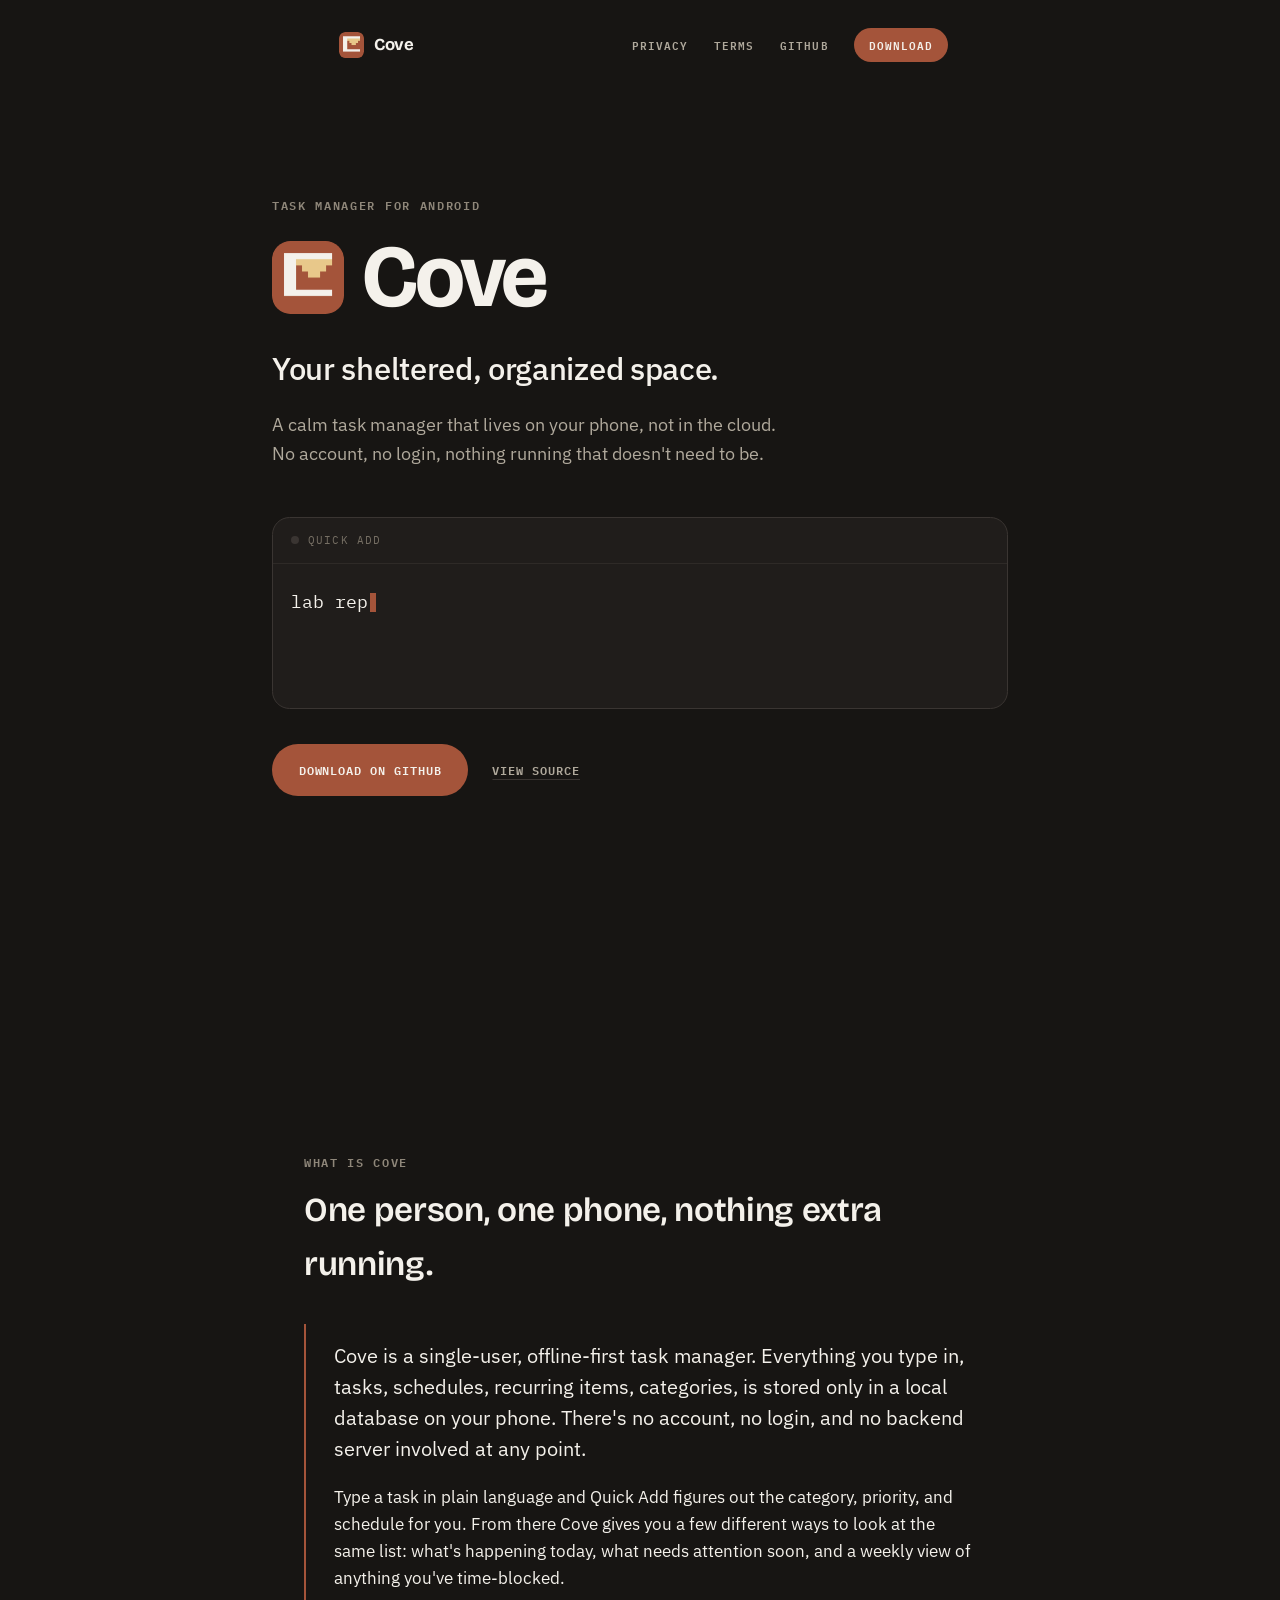
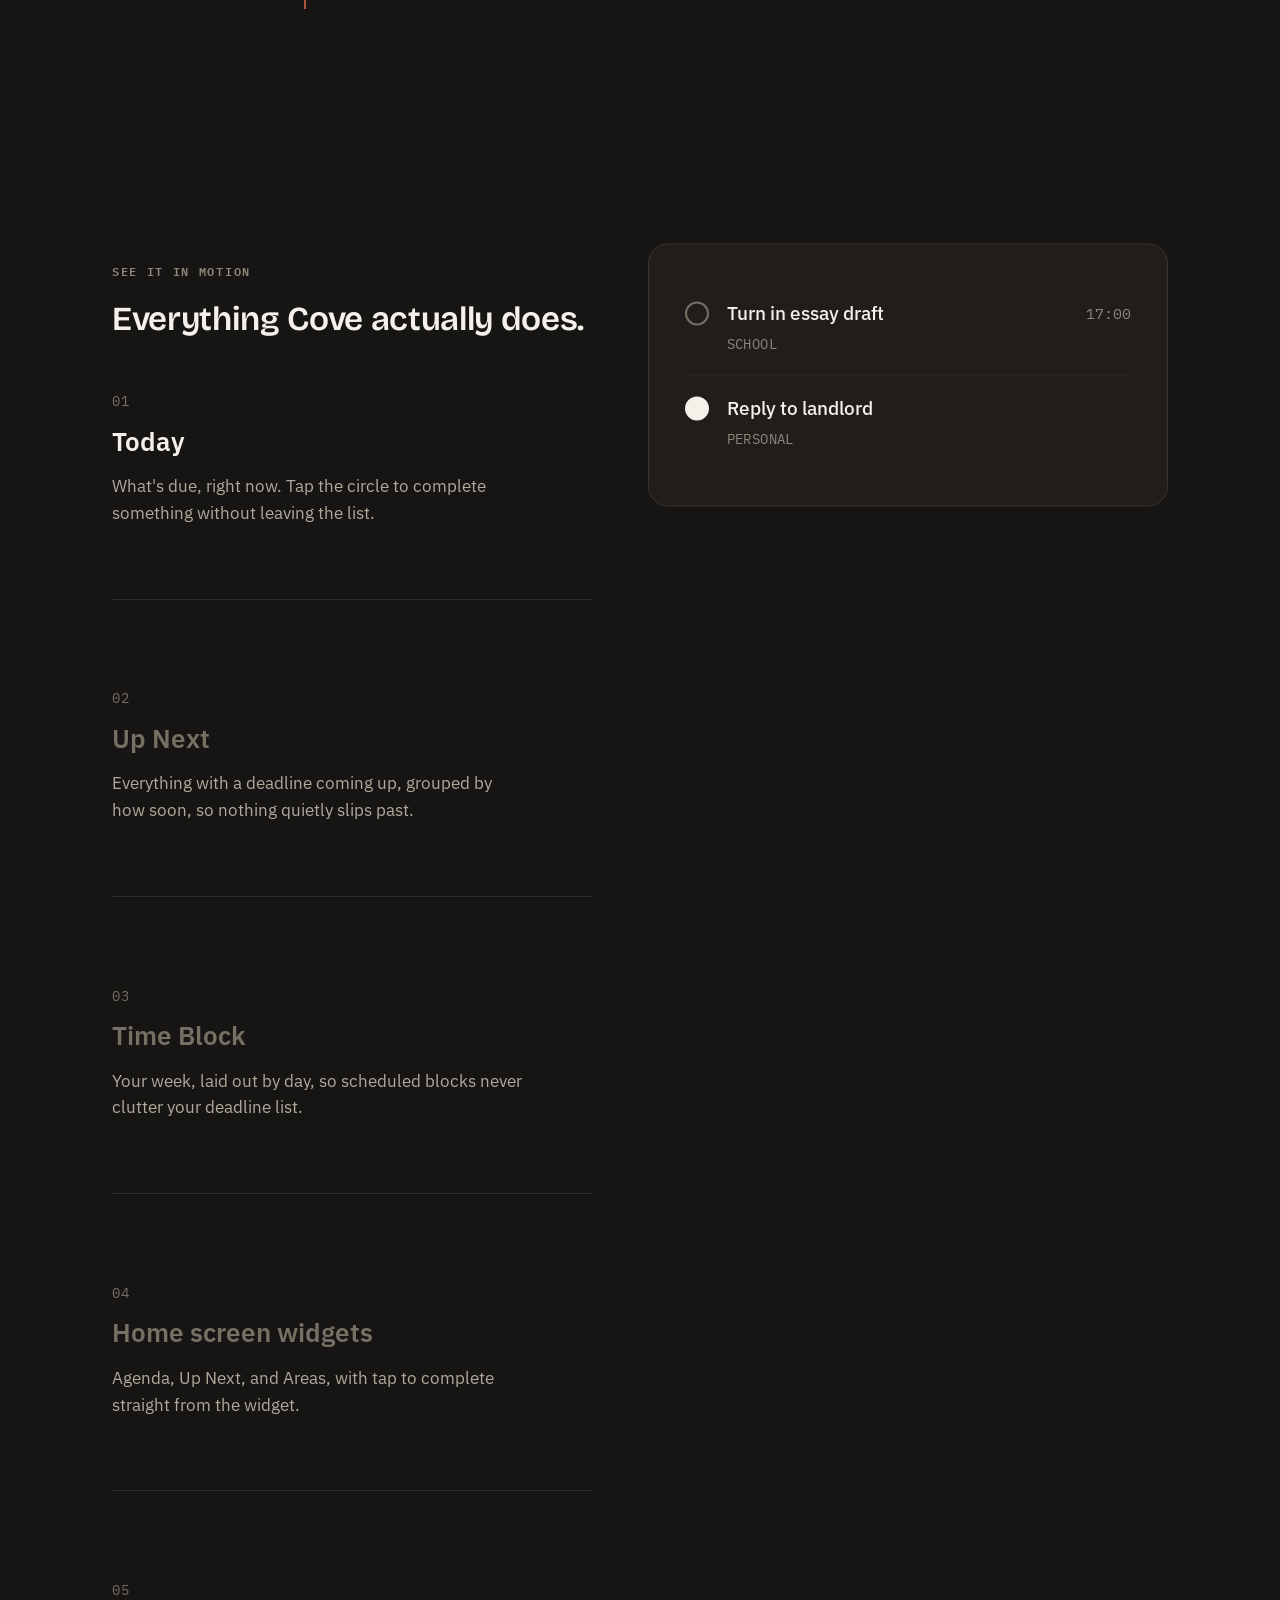
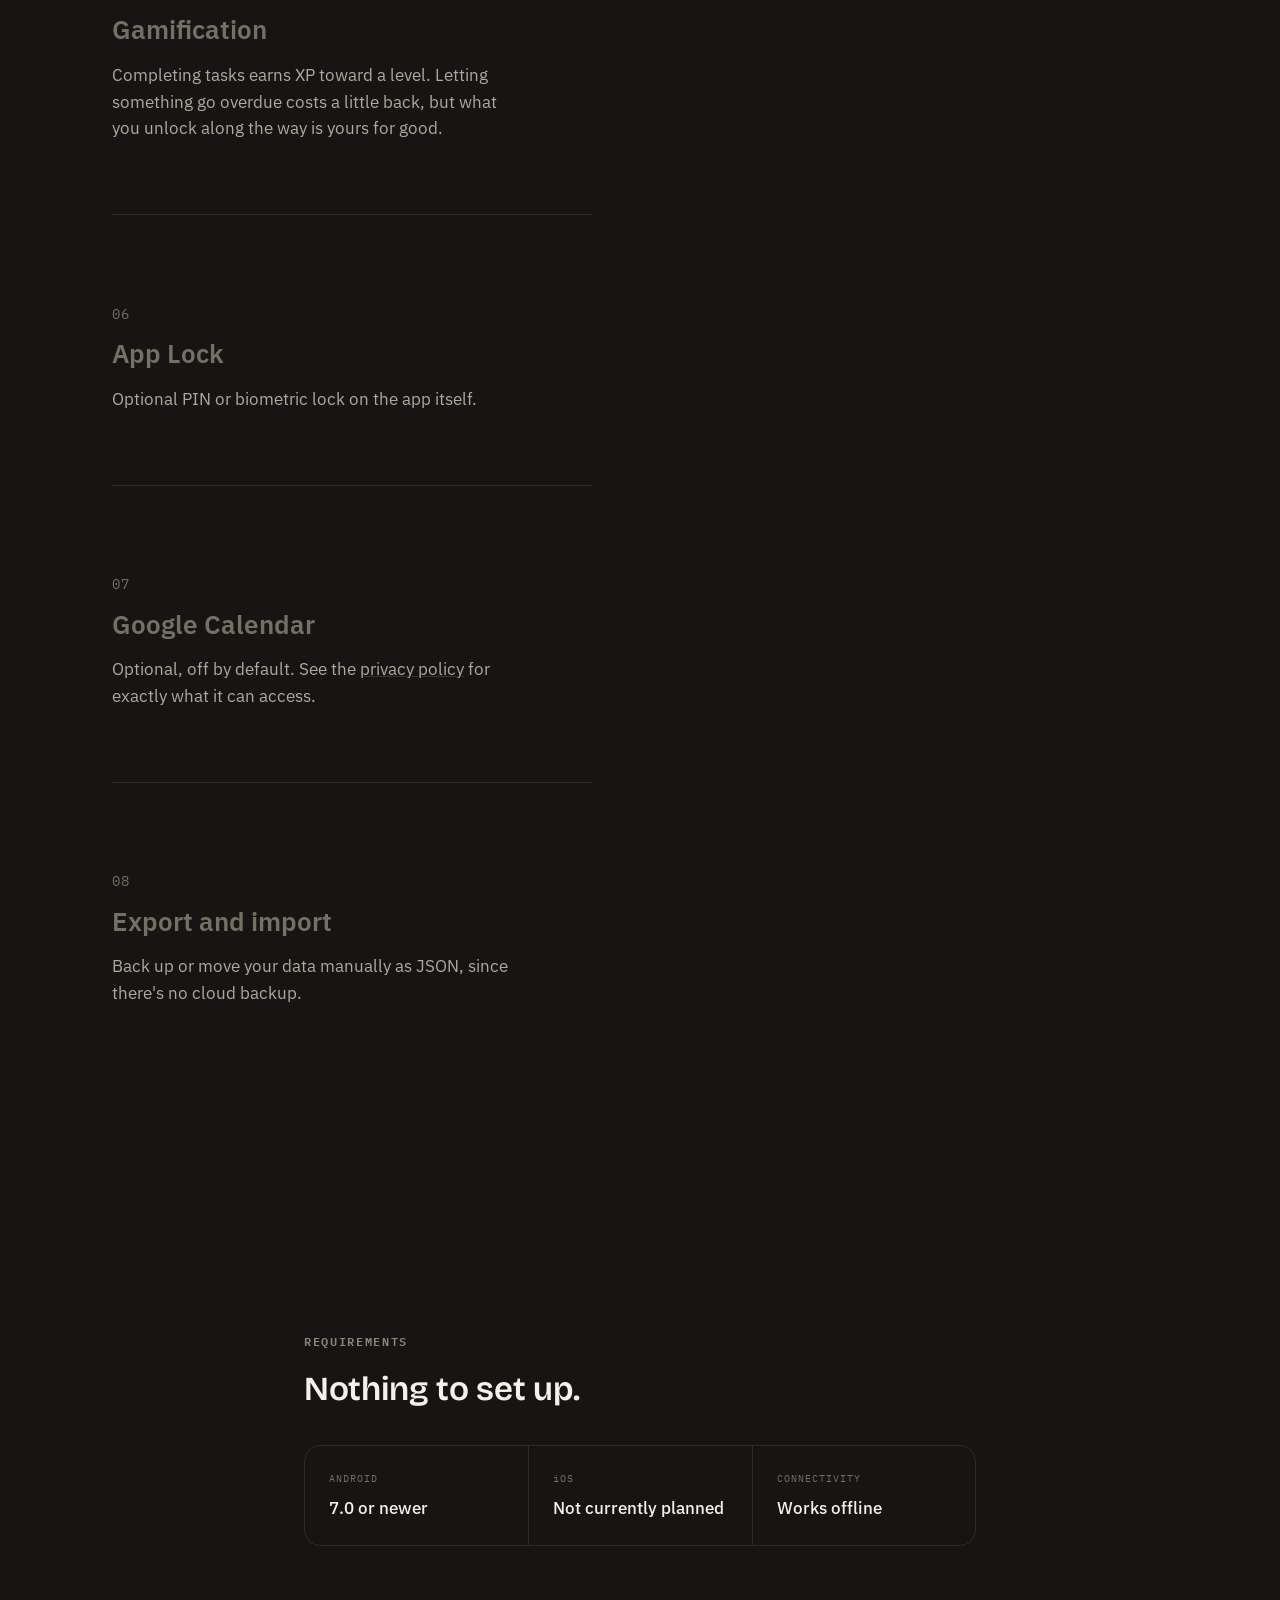
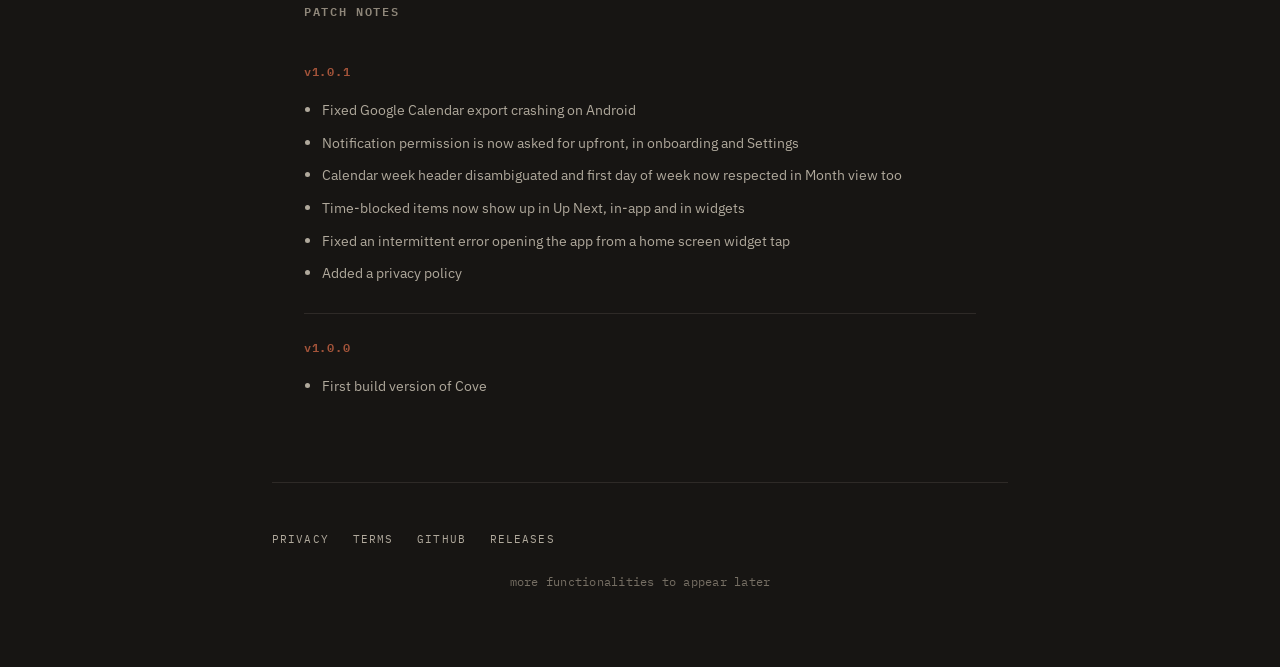
==== commit 24058550: "added terms of service" ====
--- a/docs/index.html
+++ b/docs/index.html
@@ -12,6 +12,7 @@
     <a class="nav__brand" href="index.html"><img src="assets/img/cove-icon.png" alt="" width="26" height="26" />Cove</a>
     <div class="nav__links">
       <a href="privacy.html">Privacy</a>
+      <a href="terms.html">Terms</a>
       <a href="https://github.com/silhou-00/cove" target="_blank" rel="noopener">GitHub</a>
       <a class="nav__cta" href="https://github.com/silhou-00/cove/releases" target="_blank" rel="noopener">Download</a>
     </div>
@@ -618,6 +619,7 @@
   <footer class="footer container">
     <div class="footer__links">
       <a href="privacy.html">Privacy</a>
+      <a href="terms.html">Terms</a>
       <a href="https://github.com/silhou-00/cove" target="_blank" rel="noopener">GitHub</a>
       <a href="https://github.com/silhou-00/cove/releases" target="_blank" rel="noopener">Releases</a>
     </div>
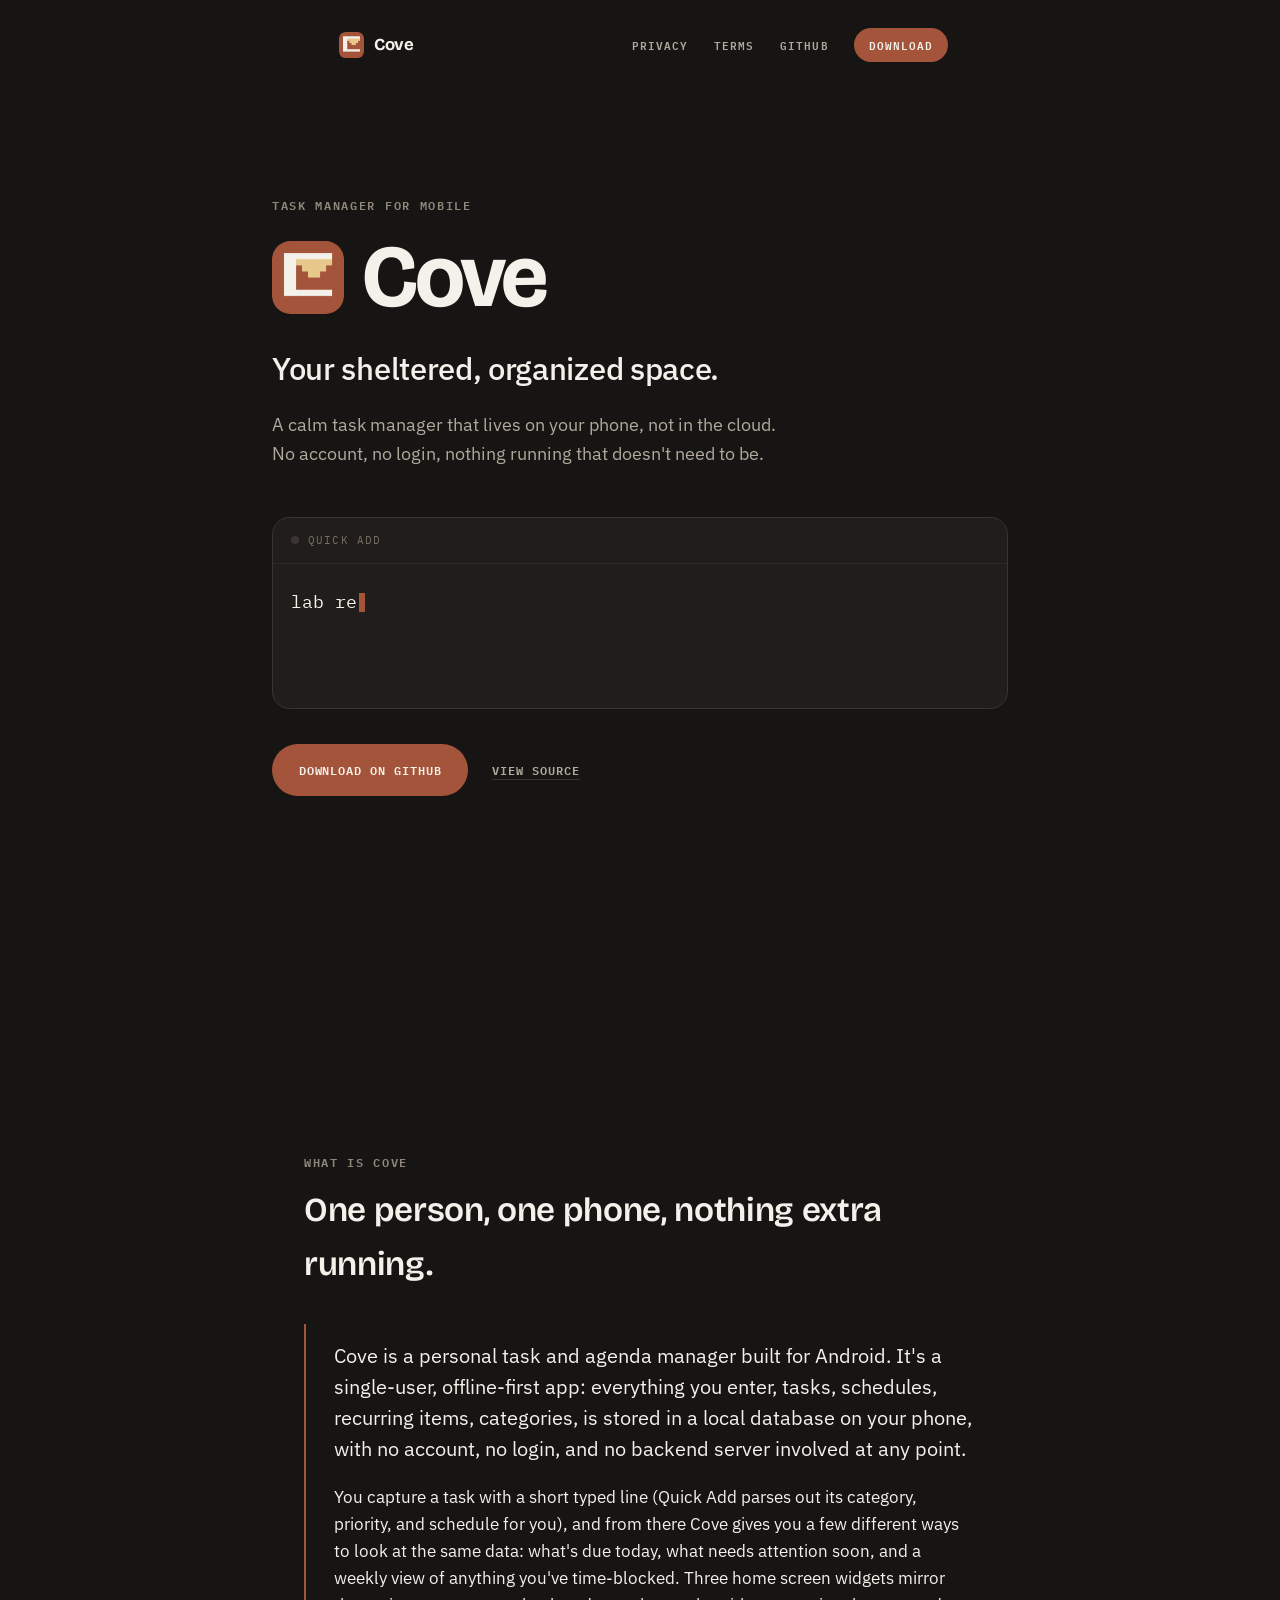
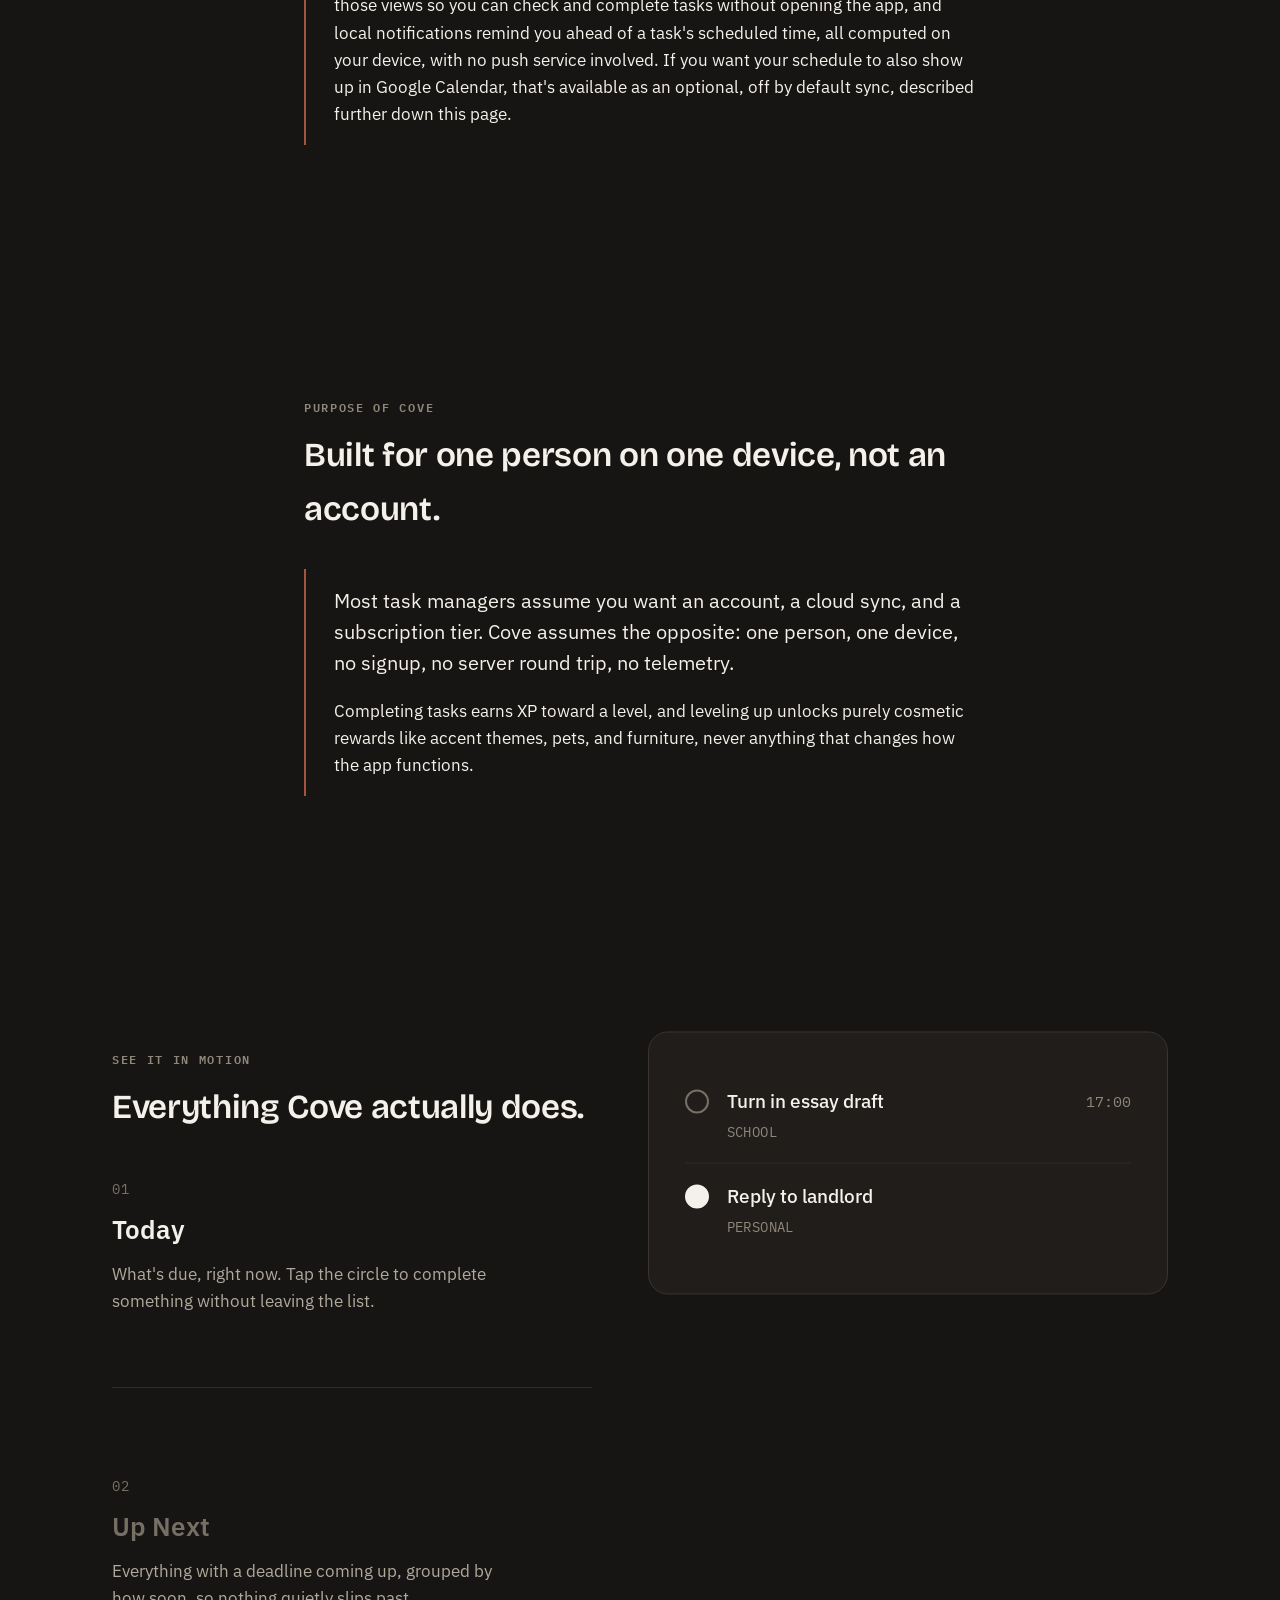
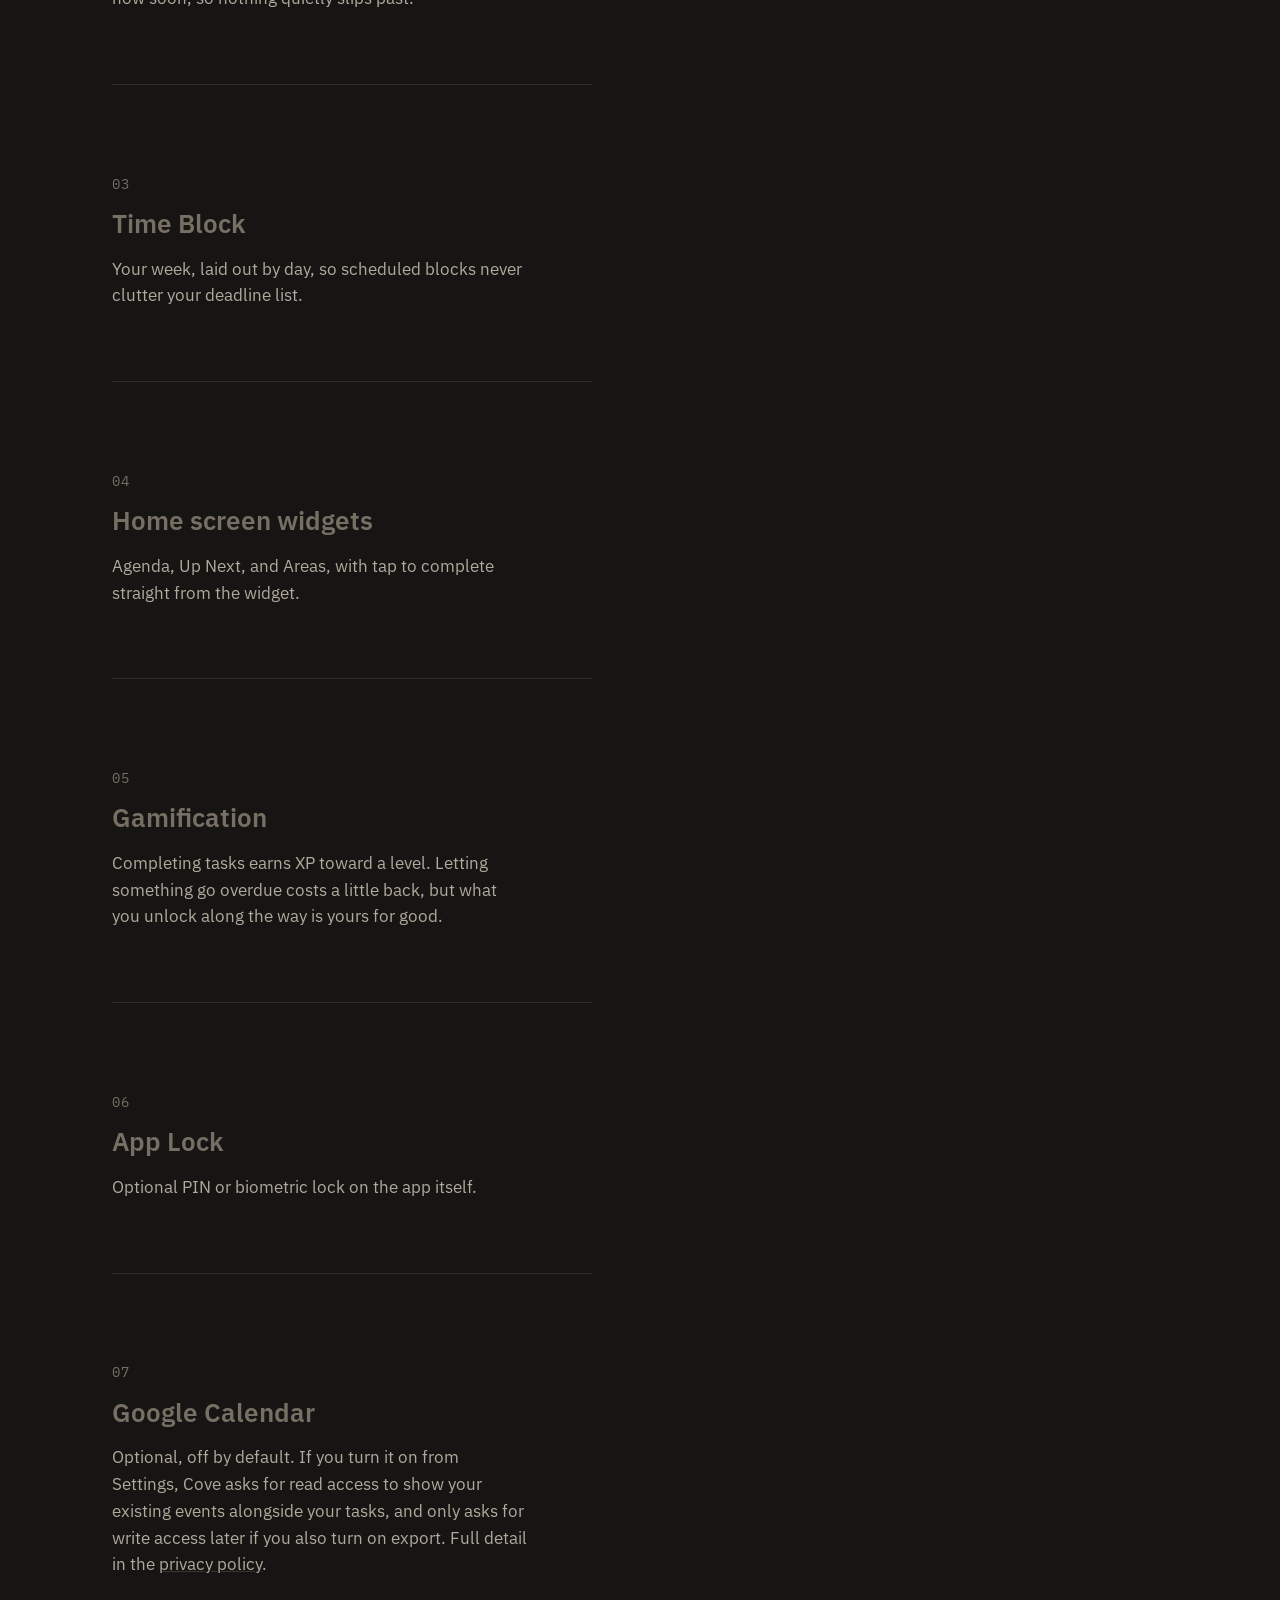
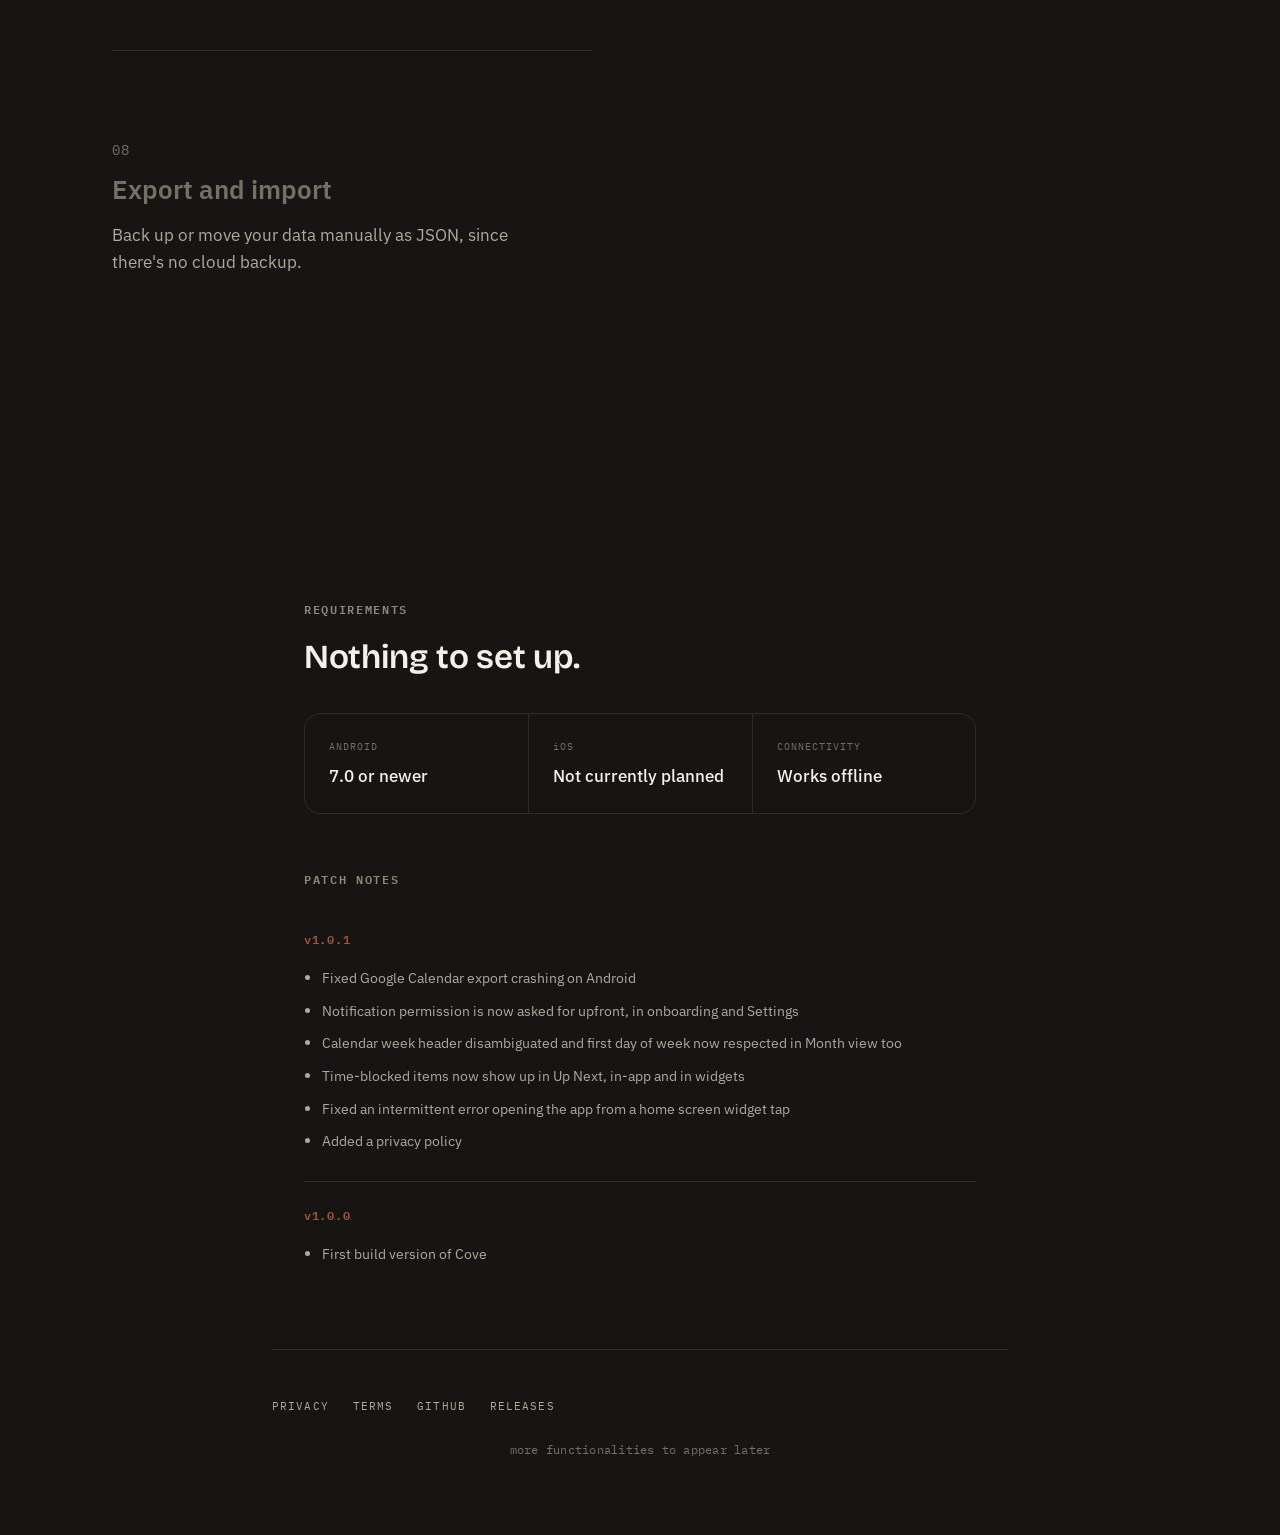
==== commit 63332fa4: "Update index.html" ====
--- a/docs/index.html
+++ b/docs/index.html
@@ -1,7 +1,9 @@
 <!doctype html>
 <html lang="en">
 <head>
+  <script>document.documentElement.classList.add('js');</script>
   <meta charset="UTF-8" />
+  <meta name="google-site-verification" content="CnpPWbdmqC6ZKWp6J1zPWoqQ3BeqE9sh8wnc2s-SfhE" />
   <meta name="viewport" content="width=device-width, initial-scale=1" />
   <title>Cove, a calm offline-first task manager</title>
   <meta name="description" content="Cove is a local-first task manager for Android. Quick Add parsing, home screen widgets, positive-only gamification, and optional Google Calendar sync." />
@@ -20,7 +22,7 @@
   <div class="nav-spacer"></div>
 
   <header class="hero container">
-    <p class="eyebrow hero__kicker">Task manager for Android</p>
+    <p class="eyebrow hero__kicker">Task manager for Mobile</p>
     <div class="hero__brand-row">
       <img class="hero__icon" src="assets/img/cove-icon.png" alt="Cove app icon" width="80" height="80" />
       <h1 class="hero__title">Cove</h1>
@@ -59,8 +61,26 @@
     <div class="section-body">
       <span class="section-body__bar"></span>
       <div class="section-body__text">
-        <p class="lede">Cove is a single-user, offline-first task manager. Everything you type in, tasks, schedules, recurring items, categories, is stored only in a local database on your phone. There's no account, no login, and no backend server involved at any point.</p>
-        <p>Type a task in plain language and Quick Add figures out the category, priority, and schedule for you. From there Cove gives you a few different ways to look at the same list: what's happening today, what needs attention soon, and a weekly view of anything you've time-blocked.</p>
+        <p class="lede">Cove is a personal task and agenda manager built for Android. It's a single-user, offline-first app: everything you enter, tasks, schedules, recurring items, categories, is stored in a local database on your phone, with no account, no login, and no backend server involved at any point.</p>
+        <p>You capture a task with a short typed line (Quick Add parses out its category, priority, and schedule for you), and from there Cove gives you a few different ways to look at the same data: what's due today, what needs attention soon, and a weekly view of anything you've time-blocked. Three home screen widgets mirror those views so you can check and complete tasks without opening the app, and local notifications remind you ahead of a task's scheduled time, all computed on your device, with no push service involved. If you want your schedule to also show up in Google Calendar, that's available as an optional, off by default sync, described further down this page.</p>
+      </div>
+    </div>
+  </section>
+
+  <div class="container">
+    <div class="tide"></div>
+  </div>
+
+  <section class="container reveal">
+    <div class="section__head">
+      <p class="eyebrow">Purpose of Cove</p>
+      <h2 class="section__title">Built for one person on one device, not an account.</h2>
+    </div>
+    <div class="section-body">
+      <span class="section-body__bar"></span>
+      <div class="section-body__text">
+        <p class="lede">Most task managers assume you want an account, a cloud sync, and a subscription tier. Cove assumes the opposite: one person, one device, no signup, no server round trip, no telemetry.</p>
+        <p>Completing tasks earns XP toward a level, and leveling up unlocks purely cosmetic rewards like accent themes, pets, and furniture, never anything that changes how the app functions.</p>
       </div>
     </div>
   </section>
@@ -308,7 +328,7 @@
         <div class="showcase__item" data-panel="calendar">
           <p class="showcase__num">07</p>
           <h3 class="showcase__item-title">Google Calendar</h3>
-          <p class="showcase__item-desc">Optional, off by default. See the <a href="privacy.html">privacy policy</a> for exactly what it can access.</p>
+          <p class="showcase__item-desc">Optional, off by default. If you turn it on from Settings, Cove asks for read access to show your existing events alongside your tasks, and only asks for write access later if you also turn on export. Full detail in the <a href="privacy.html">privacy policy</a>.</p>
           <div class="showcase__inline-mock">
             <div class="cal-settings">
               <div class="cal-settings__row">
--- a/docs/styles.css
+++ b/docs/styles.css
@@ -469,21 +469,39 @@
     transparent 12px
   );
   background-repeat: no-repeat;
+  /* Fully drawn by default — safe for anything that doesn't run the
+     page's JS (a crawler, a review tool, JS disabled). Only narrowed
+     to 0% once the synchronous head script confirms JS actually ran,
+     so the "draw in on scroll" effect is a progressive enhancement,
+     never a requirement for seeing the content. */
+  background-size: 100% 100%;
+  transition: background-size 0.9s var(--ease);
+}
+
+.js .tide {
   background-size: 0% 100%;
-  transition: background-size 0.9s var(--ease);
 }
 
 .tide.is-drawn {
   background-size: 100% 100%;
 }
 
-/* ---------- reveal-on-scroll (enter AND exit, both directions) ---------- */
+/* ---------- reveal-on-scroll (enter AND exit, both directions) ----------
+   Same progressive-enhancement rule as .tide above: visible by
+   default, only hidden-then-revealed when .js is present on <html>. A
+   page whose purpose/name a reviewer or crawler needs to read should
+   never depend on JavaScript having run first. */
 
 .reveal {
+  opacity: 1;
+  transform: none;
+  transition: opacity 0.6s var(--ease), transform 0.6s var(--ease);
+  will-change: opacity, transform;
+}
+
+.js .reveal {
   opacity: 0;
   transform: translateY(1.1rem);
-  transition: opacity 0.6s var(--ease), transform 0.6s var(--ease);
-  will-change: opacity, transform;
 }
 
 .reveal.is-visible {
